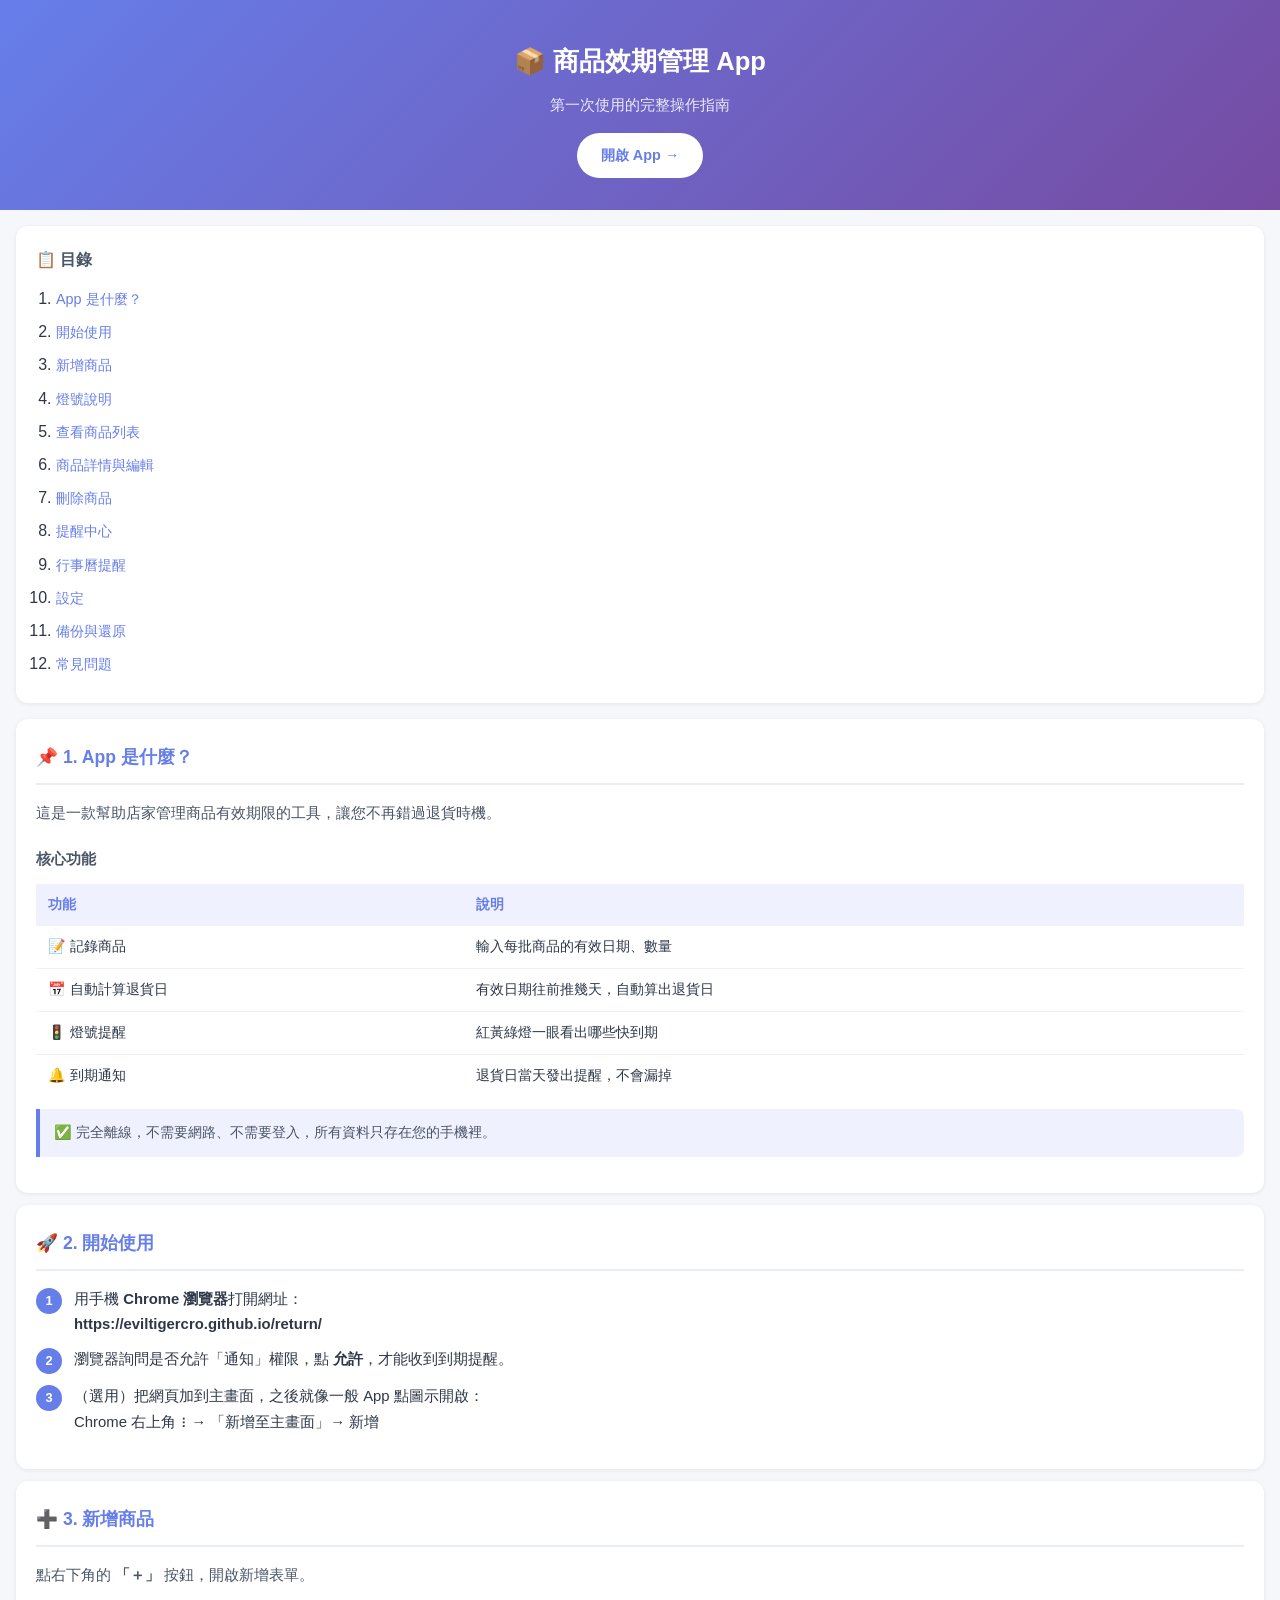
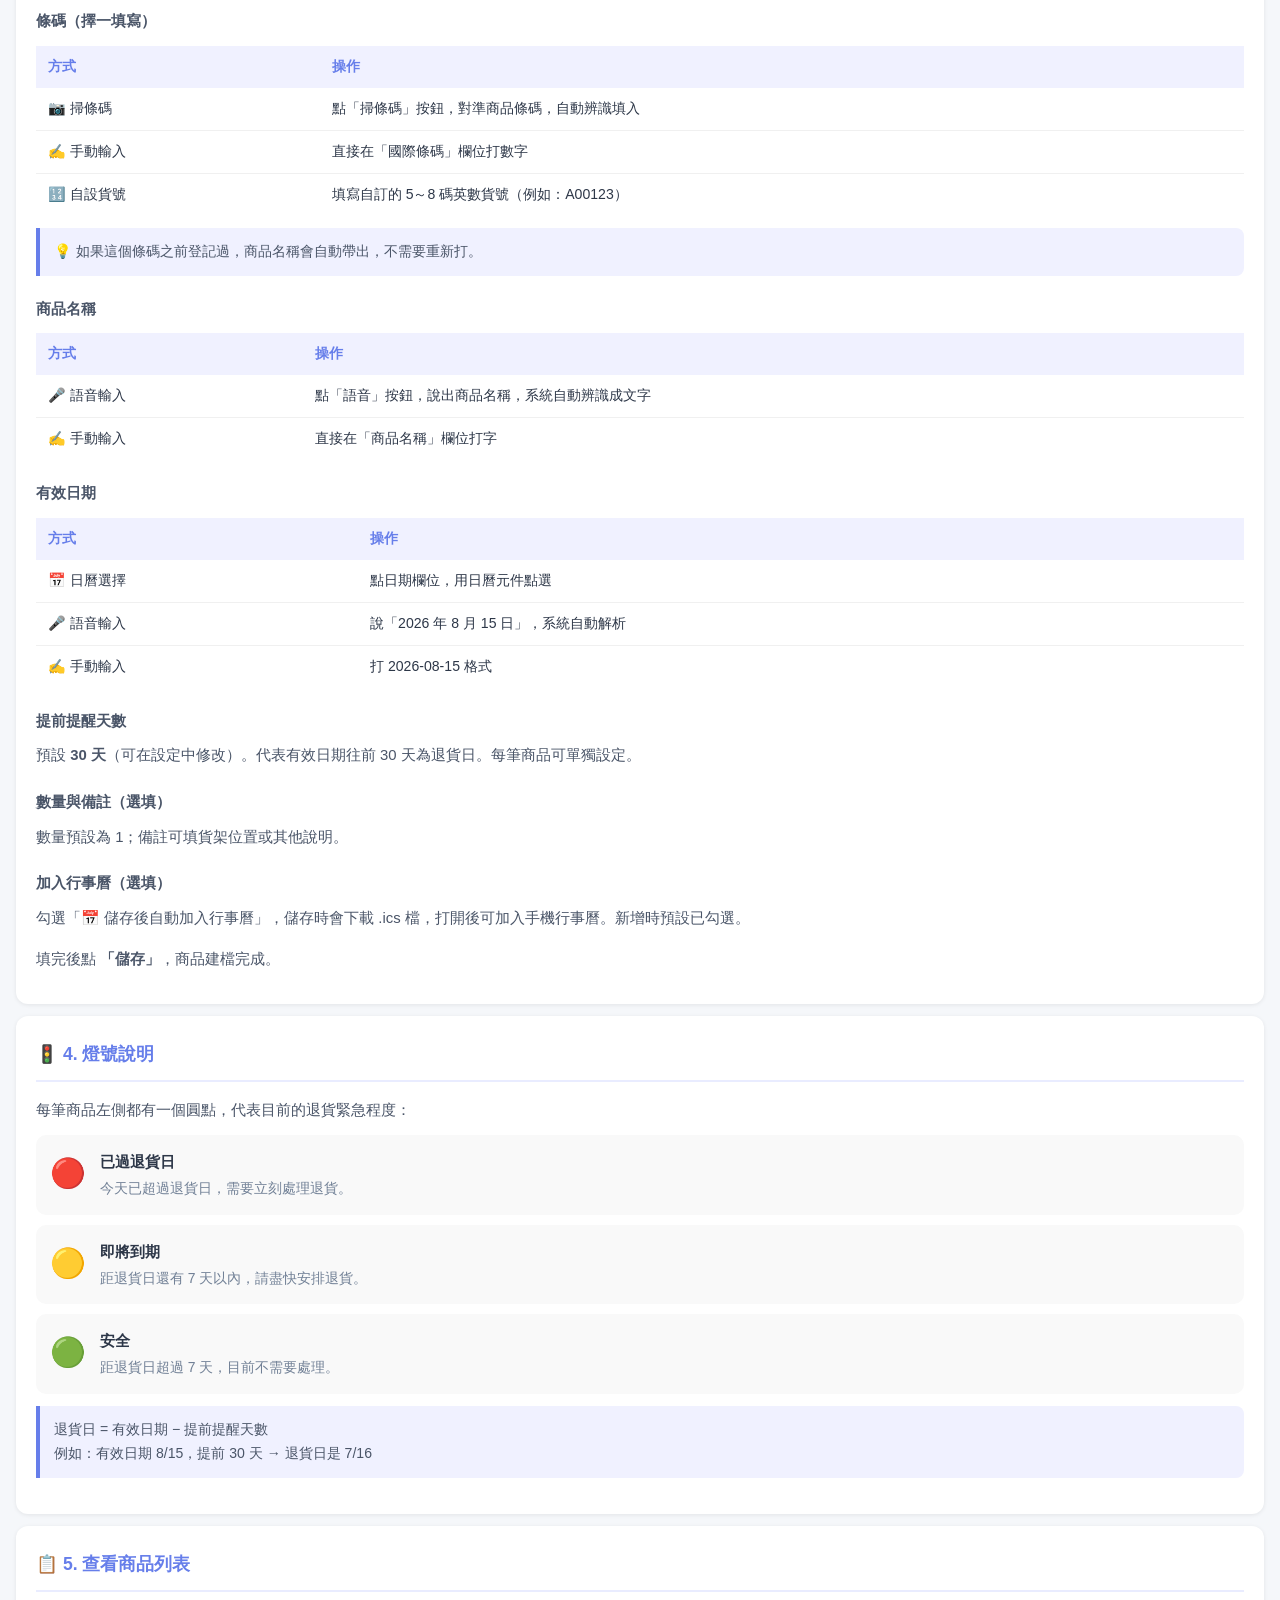
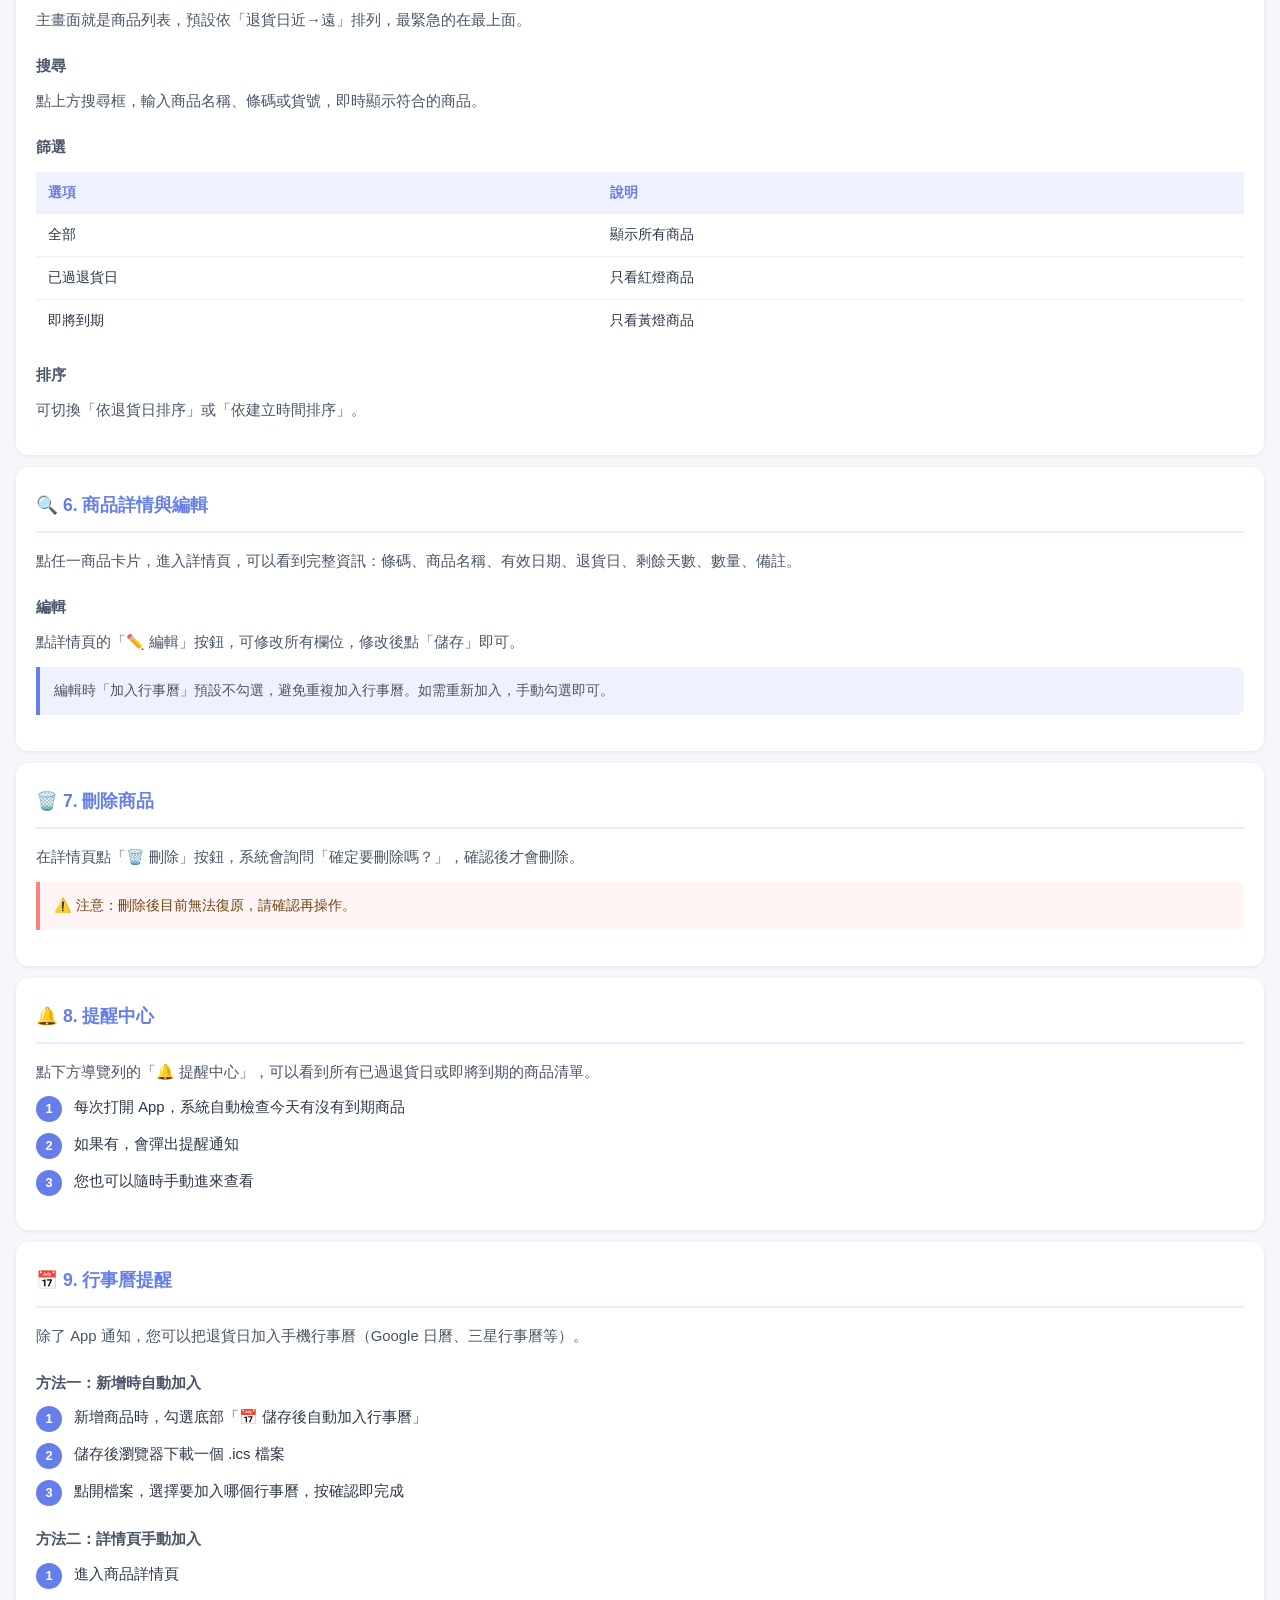
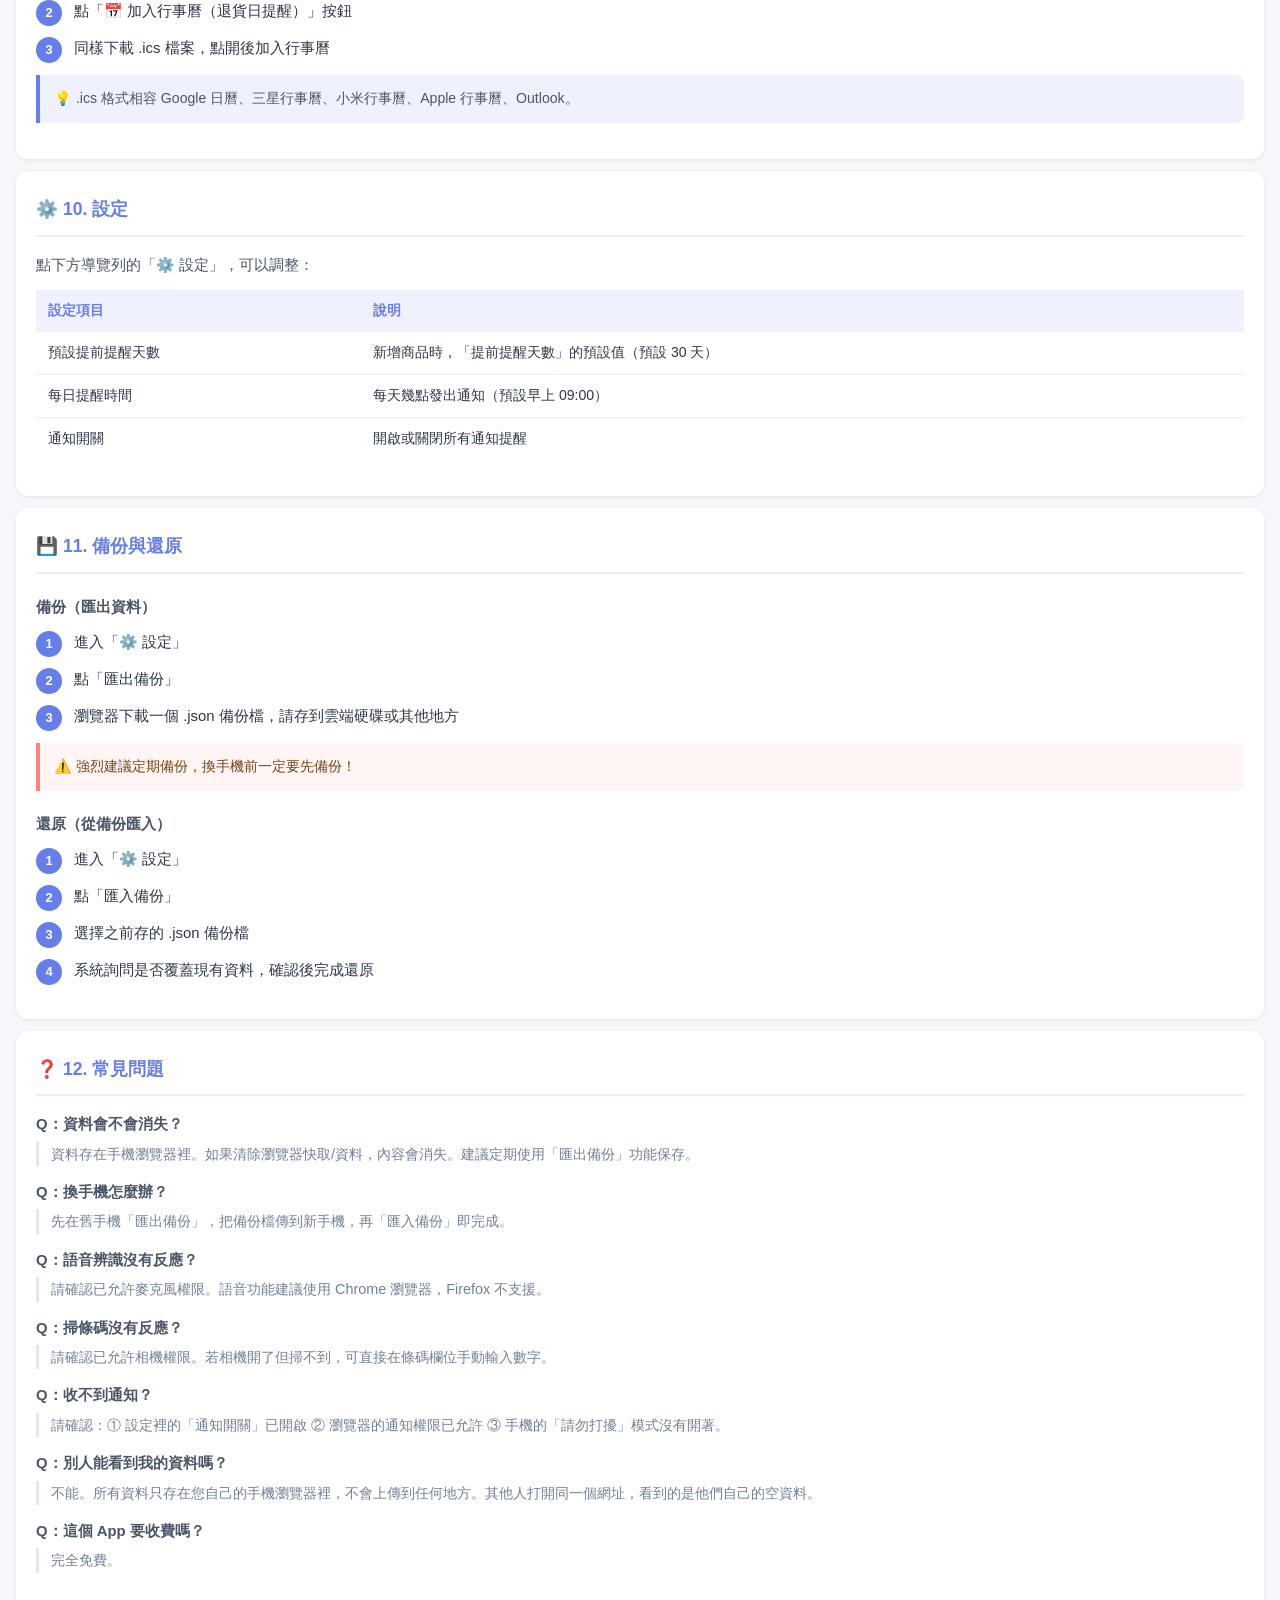
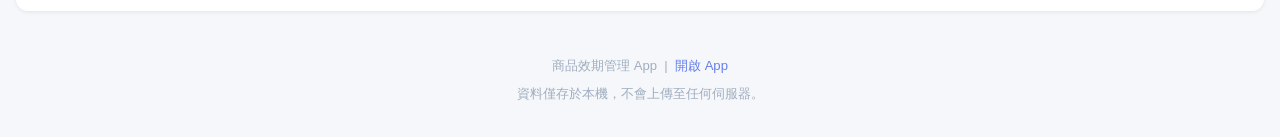
==== guide.html @ 88873075 "新增操作指南 HTML 頁面與 Markdown 文件 Co-Authored-By: Claude Sonnet 4.6 <noreply@anthropic.com>" ====
<!DOCTYPE html>
<html lang="zh-TW">
<head>
  <meta charset="UTF-8">
  <meta name="viewport" content="width=device-width, initial-scale=1.0">
  <title>商品效期管理 App — 操作指南</title>
  <style>
    * { box-sizing: border-box; margin: 0; padding: 0; }

    body {
      font-family: -apple-system, BlinkMacSystemFont, "Segoe UI", "Noto Sans TC", sans-serif;
      background: #f5f7fa;
      color: #2d3748;
      line-height: 1.7;
    }

    /* 頂部標題區 */
    .hero {
      background: linear-gradient(135deg, #667eea 0%, #764ba2 100%);
      color: white;
      padding: 40px 20px 32px;
      text-align: center;
    }
    .hero h1 { font-size: 1.6rem; font-weight: 700; margin-bottom: 8px; }
    .hero p  { font-size: 0.95rem; opacity: 0.88; }
    .hero .app-link {
      display: inline-block;
      margin-top: 16px;
      padding: 10px 24px;
      background: white;
      color: #667eea;
      border-radius: 24px;
      font-weight: 700;
      font-size: 0.9rem;
      text-decoration: none;
    }

    /* 目錄 */
    .toc {
      background: white;
      margin: 16px;
      border-radius: 12px;
      padding: 20px;
      box-shadow: 0 1px 4px rgba(0,0,0,0.08);
    }
    .toc h2 { font-size: 1rem; margin-bottom: 12px; color: #4a5568; }
    .toc ol  { padding-left: 20px; }
    .toc li  { margin: 6px 0; }
    .toc a   { color: #667eea; text-decoration: none; font-size: 0.9rem; }
    .toc a:hover { text-decoration: underline; }

    /* 章節 */
    .section {
      background: white;
      margin: 12px 16px;
      border-radius: 12px;
      padding: 24px 20px;
      box-shadow: 0 1px 4px rgba(0,0,0,0.08);
    }
    .section h2 {
      font-size: 1.1rem;
      font-weight: 700;
      color: #667eea;
      margin-bottom: 16px;
      padding-bottom: 10px;
      border-bottom: 2px solid #e9ecff;
      display: flex;
      align-items: center;
      gap: 8px;
    }
    .section h3 {
      font-size: 0.95rem;
      font-weight: 700;
      color: #4a5568;
      margin: 20px 0 10px;
    }
    .section p  { font-size: 0.93rem; margin: 8px 0; color: #4a5568; }

    /* 表格 */
    table {
      width: 100%;
      border-collapse: collapse;
      font-size: 0.88rem;
      margin: 12px 0;
    }
    th {
      background: #f0f1ff;
      color: #667eea;
      padding: 9px 12px;
      text-align: left;
      font-weight: 700;
    }
    td { padding: 9px 12px; border-bottom: 1px solid #f0f0f0; vertical-align: top; }
    tr:last-child td { border-bottom: none; }

    /* 步驟列表 */
    .steps { padding-left: 0; list-style: none; }
    .steps li {
      display: flex;
      gap: 12px;
      margin: 10px 0;
      font-size: 0.93rem;
    }
    .steps li .num {
      flex-shrink: 0;
      width: 26px;
      height: 26px;
      background: #667eea;
      color: white;
      border-radius: 50%;
      display: flex;
      align-items: center;
      justify-content: center;
      font-size: 0.8rem;
      font-weight: 700;
      margin-top: 1px;
    }

    /* 提示框 */
    .tip {
      background: #f0f1ff;
      border-left: 4px solid #667eea;
      border-radius: 0 8px 8px 0;
      padding: 12px 14px;
      font-size: 0.88rem;
      color: #4a5568;
      margin: 12px 0;
    }
    .warn {
      background: #fff5f5;
      border-left: 4px solid #fc8181;
      border-radius: 0 8px 8px 0;
      padding: 12px 14px;
      font-size: 0.88rem;
      color: #744210;
      margin: 12px 0;
    }

    /* 燈號卡片 */
    .lights { display: flex; flex-direction: column; gap: 10px; margin: 12px 0; }
    .light-card {
      display: flex;
      align-items: flex-start;
      gap: 14px;
      background: #f9f9f9;
      border-radius: 10px;
      padding: 14px;
    }
    .light-dot { font-size: 1.8rem; flex-shrink: 0; }
    .light-card .title { font-weight: 700; font-size: 0.95rem; margin-bottom: 2px; }
    .light-card .desc  { font-size: 0.87rem; color: #718096; }

    /* FAQ */
    .faq-item { margin: 14px 0; }
    .faq-q { font-weight: 700; font-size: 0.93rem; color: #4a5568; margin-bottom: 4px; }
    .faq-a { font-size: 0.9rem; color: #718096; padding-left: 12px; border-left: 3px solid #e2e8f0; }

    /* 頁尾 */
    footer {
      text-align: center;
      padding: 32px 20px;
      font-size: 0.82rem;
      color: #a0aec0;
    }
    footer a { color: #667eea; text-decoration: none; }
  </style>
</head>
<body>

<!-- 頂部標題 -->
<div class="hero">
  <h1>📦 商品效期管理 App</h1>
  <p>第一次使用的完整操作指南</p>
  <a class="app-link" href="https://eviltigercro.github.io/return/" target="_blank">開啟 App →</a>
</div>

<!-- 目錄 -->
<div class="toc">
  <h2>📋 目錄</h2>
  <ol>
    <li><a href="#s1">App 是什麼？</a></li>
    <li><a href="#s2">開始使用</a></li>
    <li><a href="#s3">新增商品</a></li>
    <li><a href="#s4">燈號說明</a></li>
    <li><a href="#s5">查看商品列表</a></li>
    <li><a href="#s6">商品詳情與編輯</a></li>
    <li><a href="#s7">刪除商品</a></li>
    <li><a href="#s8">提醒中心</a></li>
    <li><a href="#s9">行事曆提醒</a></li>
    <li><a href="#s10">設定</a></li>
    <li><a href="#s11">備份與還原</a></li>
    <li><a href="#s12">常見問題</a></li>
  </ol>
</div>

<!-- 1. App 是什麼 -->
<div class="section" id="s1">
  <h2>📌 1. App 是什麼？</h2>
  <p>這是一款幫助店家管理商品有效期限的工具，讓您不再錯過退貨時機。</p>
  <h3>核心功能</h3>
  <table>
    <tr><th>功能</th><th>說明</th></tr>
    <tr><td>📝 記錄商品</td><td>輸入每批商品的有效日期、數量</td></tr>
    <tr><td>📅 自動計算退貨日</td><td>有效日期往前推幾天，自動算出退貨日</td></tr>
    <tr><td>🚦 燈號提醒</td><td>紅黃綠燈一眼看出哪些快到期</td></tr>
    <tr><td>🔔 到期通知</td><td>退貨日當天發出提醒，不會漏掉</td></tr>
  </table>
  <div class="tip">✅ 完全離線，不需要網路、不需要登入，所有資料只存在您的手機裡。</div>
</div>

<!-- 2. 開始使用 -->
<div class="section" id="s2">
  <h2>🚀 2. 開始使用</h2>
  <ul class="steps">
    <li><span class="num">1</span><div>用手機 <strong>Chrome 瀏覽器</strong>打開網址：<br><strong>https://eviltigercro.github.io/return/</strong></div></li>
    <li><span class="num">2</span><div>瀏覽器詢問是否允許「通知」權限，點 <strong>允許</strong>，才能收到到期提醒。</div></li>
    <li><span class="num">3</span><div>（選用）把網頁加到主畫面，之後就像一般 App 點圖示開啟：<br>Chrome 右上角 ⋮ → 「新增至主畫面」→ 新增</div></li>
  </ul>
</div>

<!-- 3. 新增商品 -->
<div class="section" id="s3">
  <h2>➕ 3. 新增商品</h2>
  <p>點右下角的 <strong>「＋」</strong> 按鈕，開啟新增表單。</p>

  <h3>條碼（擇一填寫）</h3>
  <table>
    <tr><th>方式</th><th>操作</th></tr>
    <tr><td>📷 掃條碼</td><td>點「掃條碼」按鈕，對準商品條碼，自動辨識填入</td></tr>
    <tr><td>✍️ 手動輸入</td><td>直接在「國際條碼」欄位打數字</td></tr>
    <tr><td>🔢 自設貨號</td><td>填寫自訂的 5～8 碼英數貨號（例如：A00123）</td></tr>
  </table>
  <div class="tip">💡 如果這個條碼之前登記過，商品名稱會自動帶出，不需要重新打。</div>

  <h3>商品名稱</h3>
  <table>
    <tr><th>方式</th><th>操作</th></tr>
    <tr><td>🎤 語音輸入</td><td>點「語音」按鈕，說出商品名稱，系統自動辨識成文字</td></tr>
    <tr><td>✍️ 手動輸入</td><td>直接在「商品名稱」欄位打字</td></tr>
  </table>

  <h3>有效日期</h3>
  <table>
    <tr><th>方式</th><th>操作</th></tr>
    <tr><td>📅 日曆選擇</td><td>點日期欄位，用日曆元件點選</td></tr>
    <tr><td>🎤 語音輸入</td><td>說「2026 年 8 月 15 日」，系統自動解析</td></tr>
    <tr><td>✍️ 手動輸入</td><td>打 2026-08-15 格式</td></tr>
  </table>

  <h3>提前提醒天數</h3>
  <p>預設 <strong>30 天</strong>（可在設定中修改）。代表有效日期往前 30 天為退貨日。每筆商品可單獨設定。</p>

  <h3>數量與備註（選填）</h3>
  <p>數量預設為 1；備註可填貨架位置或其他說明。</p>

  <h3>加入行事曆（選填）</h3>
  <p>勾選「📅 儲存後自動加入行事曆」，儲存時會下載 .ics 檔，打開後可加入手機行事曆。新增時預設已勾選。</p>

  <p style="margin-top:16px;">填完後點 <strong>「儲存」</strong>，商品建檔完成。</p>
</div>

<!-- 4. 燈號說明 -->
<div class="section" id="s4">
  <h2>🚦 4. 燈號說明</h2>
  <p>每筆商品左側都有一個圓點，代表目前的退貨緊急程度：</p>
  <div class="lights">
    <div class="light-card">
      <div class="light-dot">🔴</div>
      <div>
        <div class="title">已過退貨日</div>
        <div class="desc">今天已超過退貨日，需要立刻處理退貨。</div>
      </div>
    </div>
    <div class="light-card">
      <div class="light-dot">🟡</div>
      <div>
        <div class="title">即將到期</div>
        <div class="desc">距退貨日還有 7 天以內，請盡快安排退貨。</div>
      </div>
    </div>
    <div class="light-card">
      <div class="light-dot">🟢</div>
      <div>
        <div class="title">安全</div>
        <div class="desc">距退貨日超過 7 天，目前不需要處理。</div>
      </div>
    </div>
  </div>
  <div class="tip">退貨日 = 有效日期 − 提前提醒天數<br>例如：有效日期 8/15，提前 30 天 → 退貨日是 7/16</div>
</div>

<!-- 5. 查看商品列表 -->
<div class="section" id="s5">
  <h2>📋 5. 查看商品列表</h2>
  <p>主畫面就是商品列表，預設依「退貨日近→遠」排列，最緊急的在最上面。</p>

  <h3>搜尋</h3>
  <p>點上方搜尋框，輸入商品名稱、條碼或貨號，即時顯示符合的商品。</p>

  <h3>篩選</h3>
  <table>
    <tr><th>選項</th><th>說明</th></tr>
    <tr><td>全部</td><td>顯示所有商品</td></tr>
    <tr><td>已過退貨日</td><td>只看紅燈商品</td></tr>
    <tr><td>即將到期</td><td>只看黃燈商品</td></tr>
  </table>

  <h3>排序</h3>
  <p>可切換「依退貨日排序」或「依建立時間排序」。</p>
</div>

<!-- 6. 商品詳情與編輯 -->
<div class="section" id="s6">
  <h2>🔍 6. 商品詳情與編輯</h2>
  <p>點任一商品卡片，進入詳情頁，可以看到完整資訊：條碼、商品名稱、有效日期、退貨日、剩餘天數、數量、備註。</p>

  <h3>編輯</h3>
  <p>點詳情頁的「✏️ 編輯」按鈕，可修改所有欄位，修改後點「儲存」即可。</p>
  <div class="tip">編輯時「加入行事曆」預設不勾選，避免重複加入行事曆。如需重新加入，手動勾選即可。</div>
</div>

<!-- 7. 刪除商品 -->
<div class="section" id="s7">
  <h2>🗑️ 7. 刪除商品</h2>
  <p>在詳情頁點「🗑️ 刪除」按鈕，系統會詢問「確定要刪除嗎？」，確認後才會刪除。</p>
  <div class="warn">⚠️ 注意：刪除後目前無法復原，請確認再操作。</div>
</div>

<!-- 8. 提醒中心 -->
<div class="section" id="s8">
  <h2>🔔 8. 提醒中心</h2>
  <p>點下方導覽列的「🔔 提醒中心」，可以看到所有已過退貨日或即將到期的商品清單。</p>
  <ul class="steps">
    <li><span class="num">1</span><div>每次打開 App，系統自動檢查今天有沒有到期商品</div></li>
    <li><span class="num">2</span><div>如果有，會彈出提醒通知</div></li>
    <li><span class="num">3</span><div>您也可以隨時手動進來查看</div></li>
  </ul>
</div>

<!-- 9. 行事曆提醒 -->
<div class="section" id="s9">
  <h2>📅 9. 行事曆提醒</h2>
  <p>除了 App 通知，您可以把退貨日加入手機行事曆（Google 日曆、三星行事曆等）。</p>

  <h3>方法一：新增時自動加入</h3>
  <ul class="steps">
    <li><span class="num">1</span><div>新增商品時，勾選底部「📅 儲存後自動加入行事曆」</div></li>
    <li><span class="num">2</span><div>儲存後瀏覽器下載一個 .ics 檔案</div></li>
    <li><span class="num">3</span><div>點開檔案，選擇要加入哪個行事曆，按確認即完成</div></li>
  </ul>

  <h3>方法二：詳情頁手動加入</h3>
  <ul class="steps">
    <li><span class="num">1</span><div>進入商品詳情頁</div></li>
    <li><span class="num">2</span><div>點「📅 加入行事曆（退貨日提醒）」按鈕</div></li>
    <li><span class="num">3</span><div>同樣下載 .ics 檔案，點開後加入行事曆</div></li>
  </ul>

  <div class="tip">💡 .ics 格式相容 Google 日曆、三星行事曆、小米行事曆、Apple 行事曆、Outlook。</div>
</div>

<!-- 10. 設定 -->
<div class="section" id="s10">
  <h2>⚙️ 10. 設定</h2>
  <p>點下方導覽列的「⚙️ 設定」，可以調整：</p>
  <table>
    <tr><th>設定項目</th><th>說明</th></tr>
    <tr><td>預設提前提醒天數</td><td>新增商品時，「提前提醒天數」的預設值（預設 30 天）</td></tr>
    <tr><td>每日提醒時間</td><td>每天幾點發出通知（預設早上 09:00）</td></tr>
    <tr><td>通知開關</td><td>開啟或關閉所有通知提醒</td></tr>
  </table>
</div>

<!-- 11. 備份與還原 -->
<div class="section" id="s11">
  <h2>💾 11. 備份與還原</h2>

  <h3>備份（匯出資料）</h3>
  <ul class="steps">
    <li><span class="num">1</span><div>進入「⚙️ 設定」</div></li>
    <li><span class="num">2</span><div>點「匯出備份」</div></li>
    <li><span class="num">3</span><div>瀏覽器下載一個 .json 備份檔，請存到雲端硬碟或其他地方</div></li>
  </ul>
  <div class="warn">⚠️ 強烈建議定期備份，換手機前一定要先備份！</div>

  <h3>還原（從備份匯入）</h3>
  <ul class="steps">
    <li><span class="num">1</span><div>進入「⚙️ 設定」</div></li>
    <li><span class="num">2</span><div>點「匯入備份」</div></li>
    <li><span class="num">3</span><div>選擇之前存的 .json 備份檔</div></li>
    <li><span class="num">4</span><div>系統詢問是否覆蓋現有資料，確認後完成還原</div></li>
  </ul>
</div>

<!-- 12. 常見問題 -->
<div class="section" id="s12">
  <h2>❓ 12. 常見問題</h2>

  <div class="faq-item">
    <div class="faq-q">Q：資料會不會消失？</div>
    <div class="faq-a">資料存在手機瀏覽器裡。如果清除瀏覽器快取/資料，內容會消失。建議定期使用「匯出備份」功能保存。</div>
  </div>

  <div class="faq-item">
    <div class="faq-q">Q：換手機怎麼辦？</div>
    <div class="faq-a">先在舊手機「匯出備份」，把備份檔傳到新手機，再「匯入備份」即完成。</div>
  </div>

  <div class="faq-item">
    <div class="faq-q">Q：語音辨識沒有反應？</div>
    <div class="faq-a">請確認已允許麥克風權限。語音功能建議使用 Chrome 瀏覽器，Firefox 不支援。</div>
  </div>

  <div class="faq-item">
    <div class="faq-q">Q：掃條碼沒有反應？</div>
    <div class="faq-a">請確認已允許相機權限。若相機開了但掃不到，可直接在條碼欄位手動輸入數字。</div>
  </div>

  <div class="faq-item">
    <div class="faq-q">Q：收不到通知？</div>
    <div class="faq-a">請確認：① 設定裡的「通知開關」已開啟 ② 瀏覽器的通知權限已允許 ③ 手機的「請勿打擾」模式沒有開著。</div>
  </div>

  <div class="faq-item">
    <div class="faq-q">Q：別人能看到我的資料嗎？</div>
    <div class="faq-a">不能。所有資料只存在您自己的手機瀏覽器裡，不會上傳到任何地方。其他人打開同一個網址，看到的是他們自己的空資料。</div>
  </div>

  <div class="faq-item">
    <div class="faq-q">Q：這個 App 要收費嗎？</div>
    <div class="faq-a">完全免費。</div>
  </div>
</div>

<footer>
  <p>商品效期管理 App &nbsp;|&nbsp; <a href="https://eviltigercro.github.io/return/" target="_blank">開啟 App</a></p>
  <p style="margin-top:6px;">資料僅存於本機，不會上傳至任何伺服器。</p>
</footer>

</body>
</html>
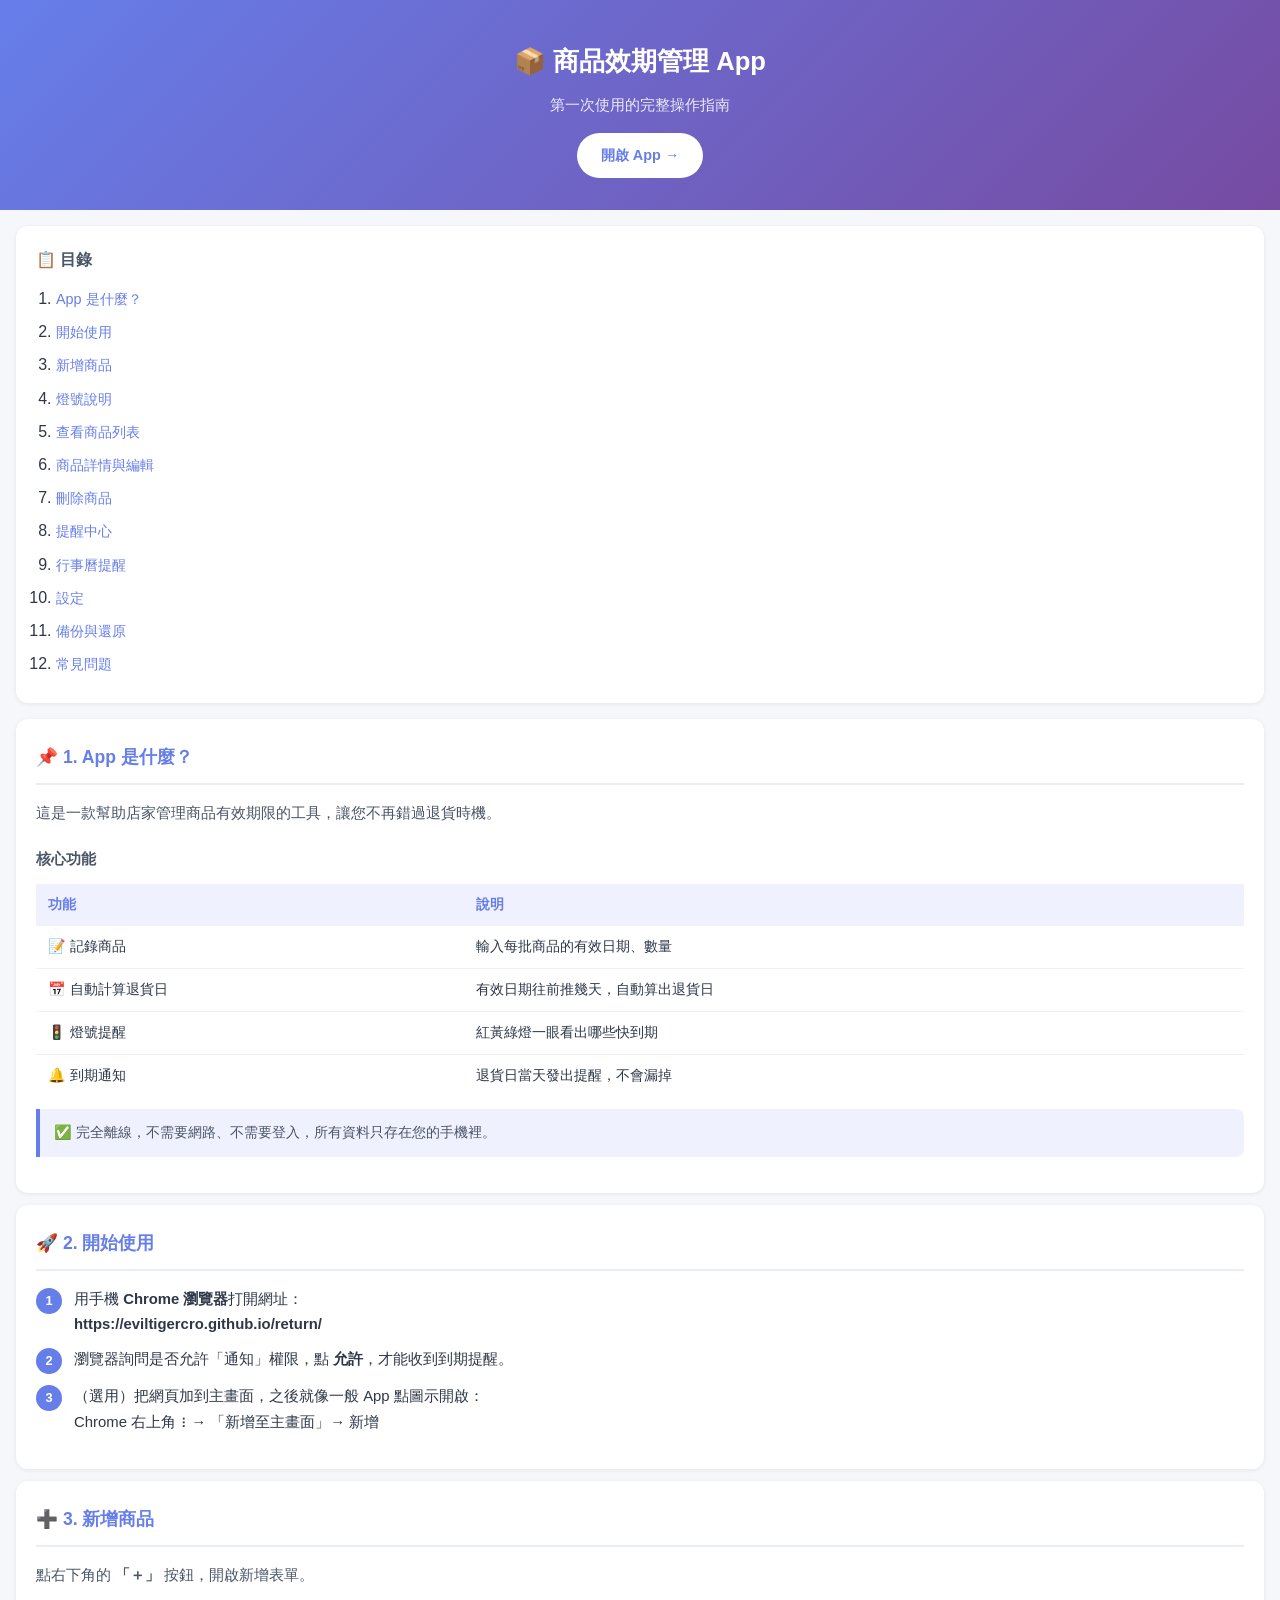
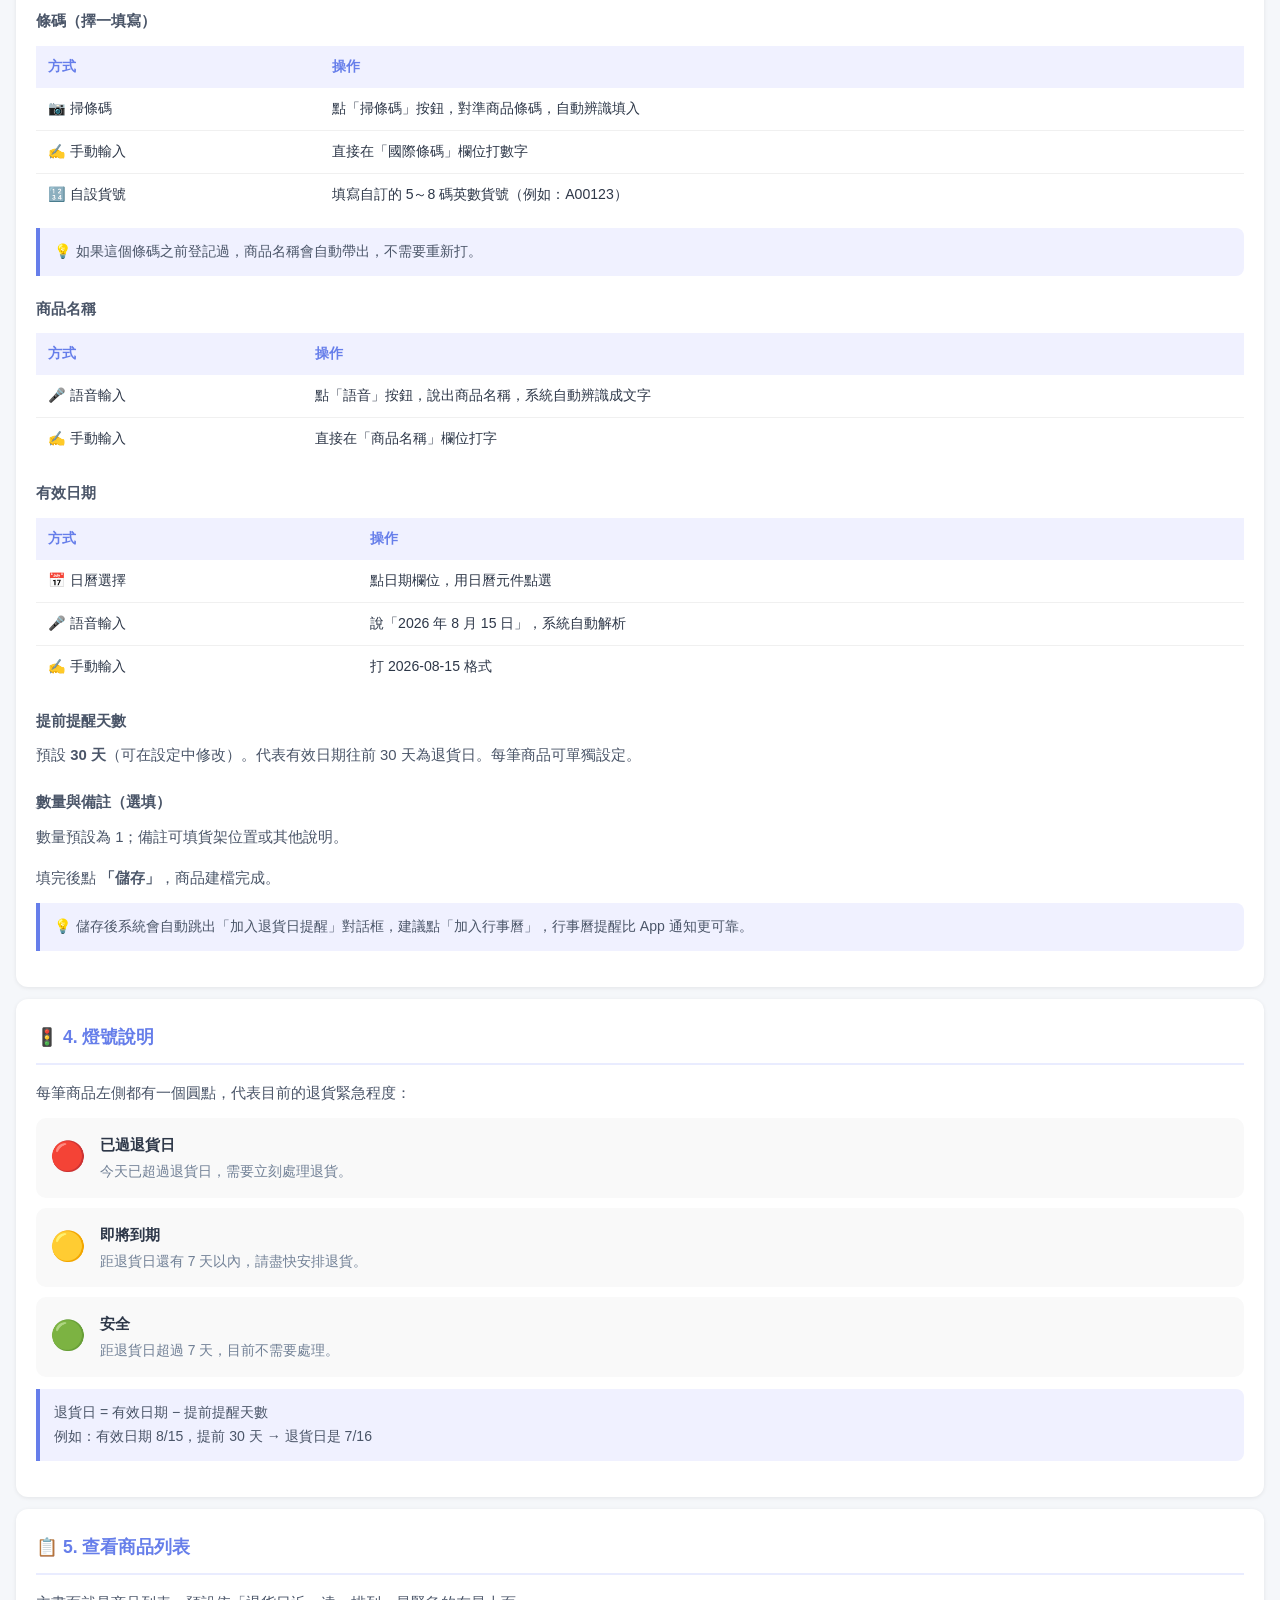
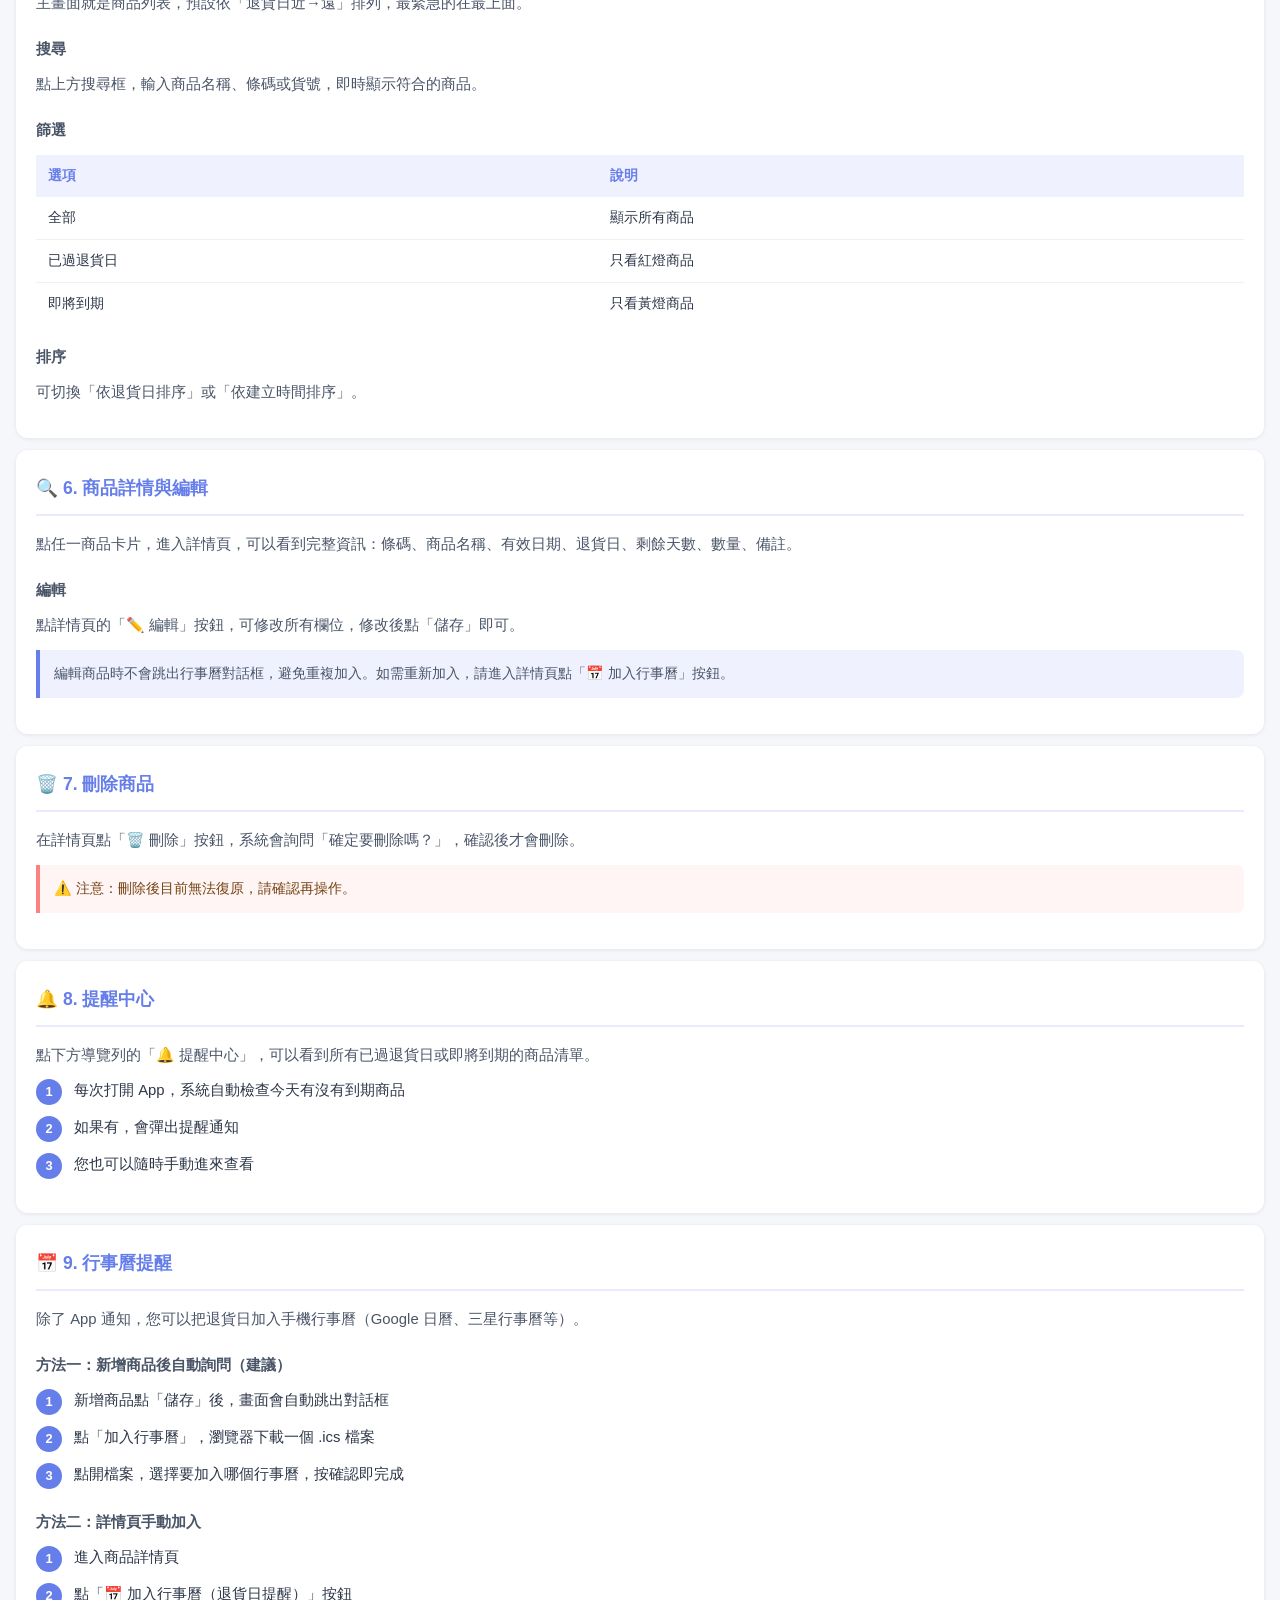
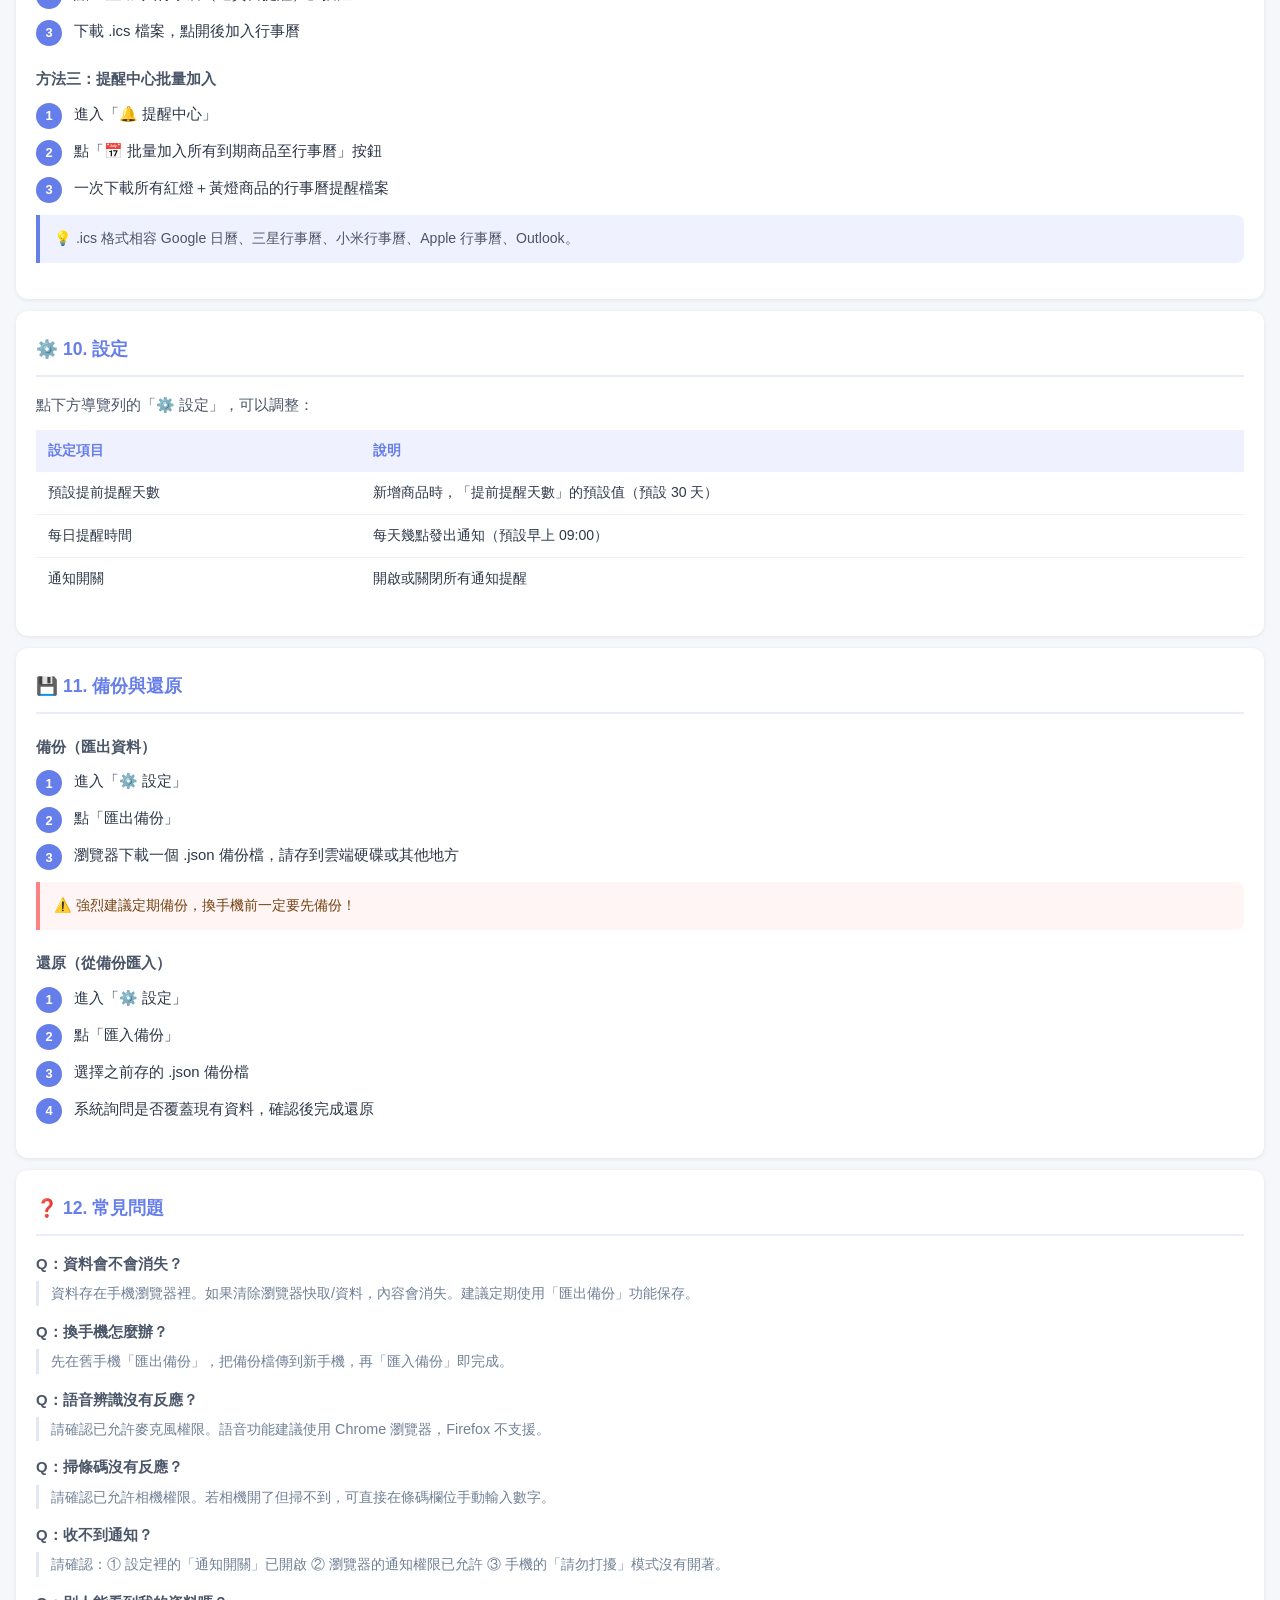
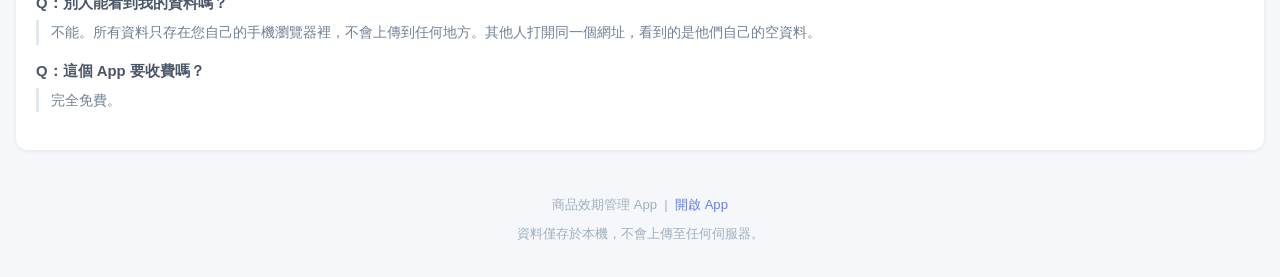
==== commit 323efaa4: "行事曆提醒強化：新增後彈窗詢問、批量加入、設定頁說明；更新操作指南；版本 1.3 Co-Authored-By: Claude Sonnet 4.6 <noreply@anthropic.com>" ====
--- a/guide.html
+++ b/guide.html
@@ -253,10 +253,8 @@
   <h3>數量與備註（選填）</h3>
   <p>數量預設為 1；備註可填貨架位置或其他說明。</p>
 
-  <h3>加入行事曆（選填）</h3>
-  <p>勾選「📅 儲存後自動加入行事曆」，儲存時會下載 .ics 檔，打開後可加入手機行事曆。新增時預設已勾選。</p>
-
   <p style="margin-top:16px;">填完後點 <strong>「儲存」</strong>，商品建檔完成。</p>
+  <div class="tip">💡 儲存後系統會自動跳出「加入退貨日提醒」對話框，建議點「加入行事曆」，行事曆提醒比 App 通知更可靠。</div>
 </div>
 
 <!-- 4. 燈號說明 -->
@@ -316,7 +314,7 @@
 
   <h3>編輯</h3>
   <p>點詳情頁的「✏️ 編輯」按鈕，可修改所有欄位，修改後點「儲存」即可。</p>
-  <div class="tip">編輯時「加入行事曆」預設不勾選，避免重複加入行事曆。如需重新加入，手動勾選即可。</div>
+  <div class="tip">編輯商品時不會跳出行事曆對話框，避免重複加入。如需重新加入，請進入詳情頁點「📅 加入行事曆」按鈕。</div>
 </div>
 
 <!-- 7. 刪除商品 -->
@@ -342,10 +340,10 @@
   <h2>📅 9. 行事曆提醒</h2>
   <p>除了 App 通知，您可以把退貨日加入手機行事曆（Google 日曆、三星行事曆等）。</p>
 
-  <h3>方法一：新增時自動加入</h3>
-  <ul class="steps">
-    <li><span class="num">1</span><div>新增商品時，勾選底部「📅 儲存後自動加入行事曆」</div></li>
-    <li><span class="num">2</span><div>儲存後瀏覽器下載一個 .ics 檔案</div></li>
+  <h3>方法一：新增商品後自動詢問（建議）</h3>
+  <ul class="steps">
+    <li><span class="num">1</span><div>新增商品點「儲存」後，畫面會自動跳出對話框</div></li>
+    <li><span class="num">2</span><div>點「加入行事曆」，瀏覽器下載一個 .ics 檔案</div></li>
     <li><span class="num">3</span><div>點開檔案，選擇要加入哪個行事曆，按確認即完成</div></li>
   </ul>
 
@@ -353,7 +351,14 @@
   <ul class="steps">
     <li><span class="num">1</span><div>進入商品詳情頁</div></li>
     <li><span class="num">2</span><div>點「📅 加入行事曆（退貨日提醒）」按鈕</div></li>
-    <li><span class="num">3</span><div>同樣下載 .ics 檔案，點開後加入行事曆</div></li>
+    <li><span class="num">3</span><div>下載 .ics 檔案，點開後加入行事曆</div></li>
+  </ul>
+
+  <h3>方法三：提醒中心批量加入</h3>
+  <ul class="steps">
+    <li><span class="num">1</span><div>進入「🔔 提醒中心」</div></li>
+    <li><span class="num">2</span><div>點「📅 批量加入所有到期商品至行事曆」按鈕</div></li>
+    <li><span class="num">3</span><div>一次下載所有紅燈＋黃燈商品的行事曆提醒檔案</div></li>
   </ul>
 
   <div class="tip">💡 .ics 格式相容 Google 日曆、三星行事曆、小米行事曆、Apple 行事曆、Outlook。</div>
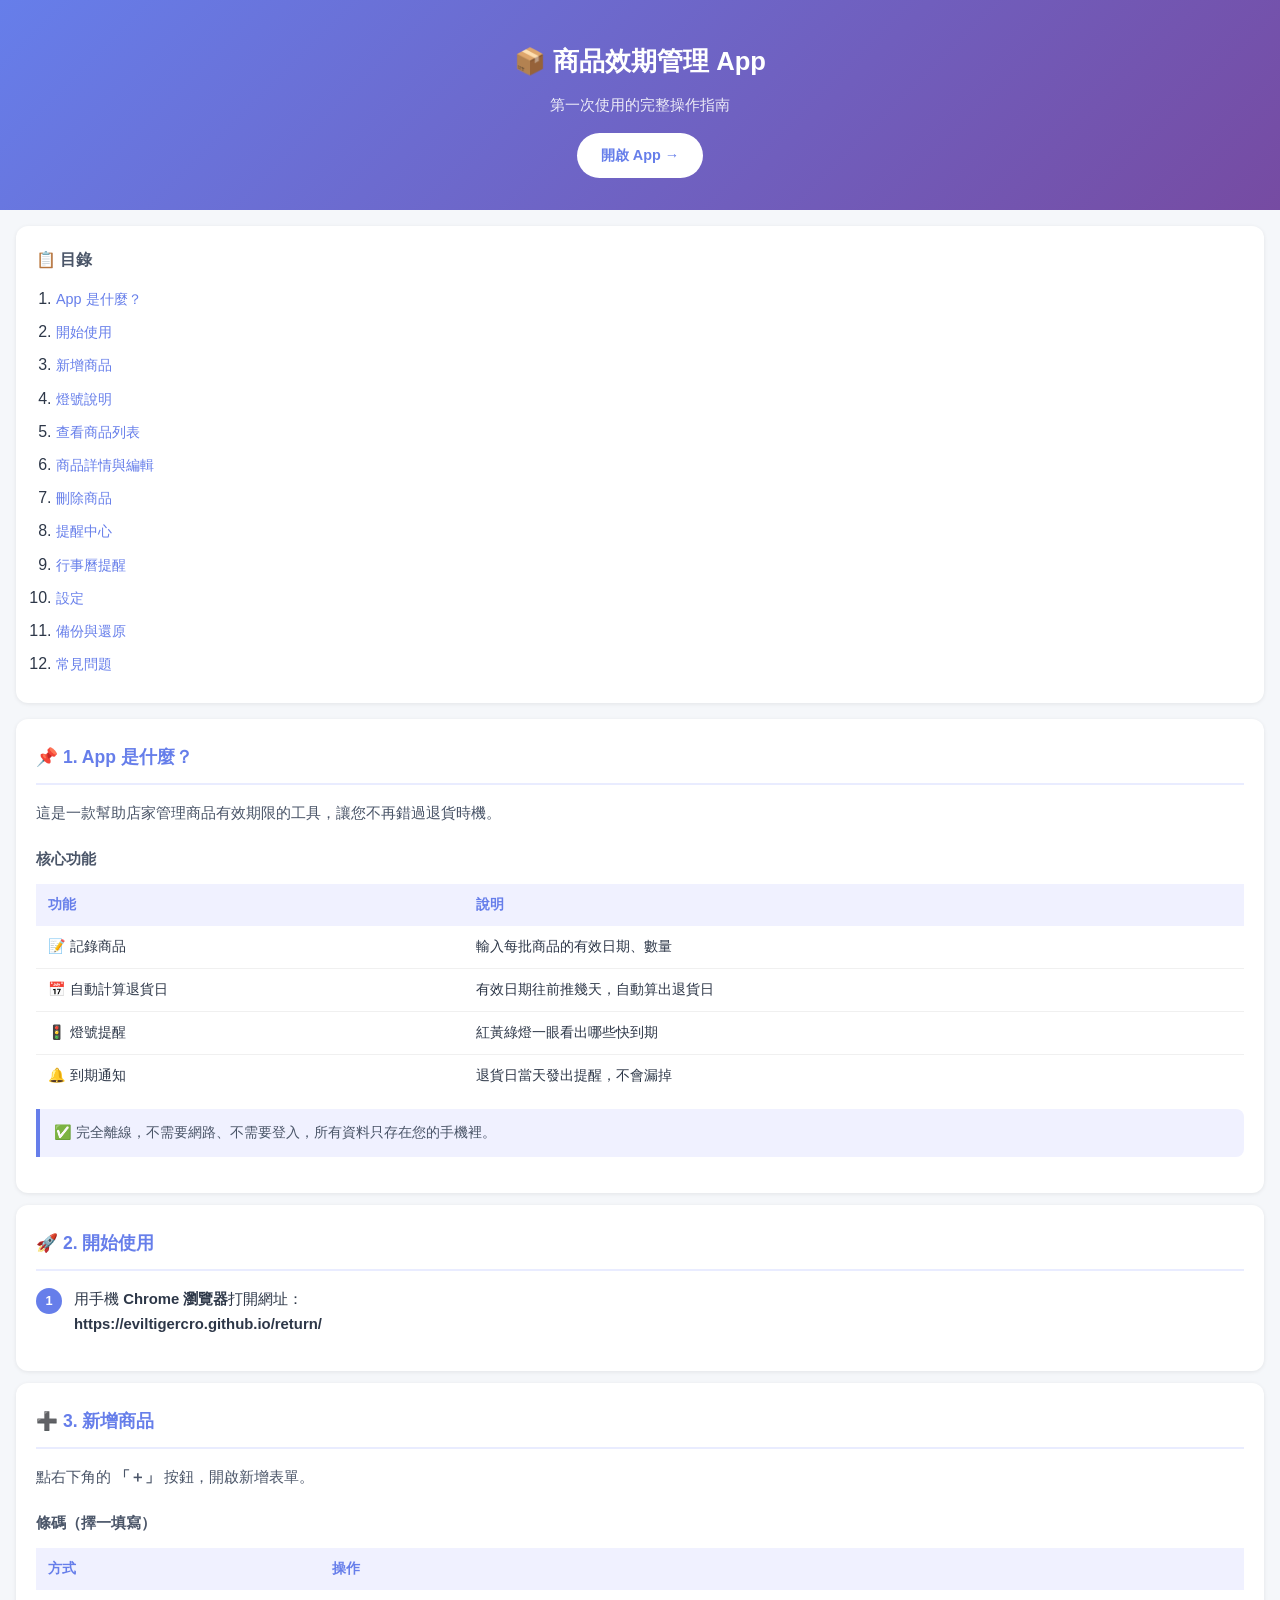
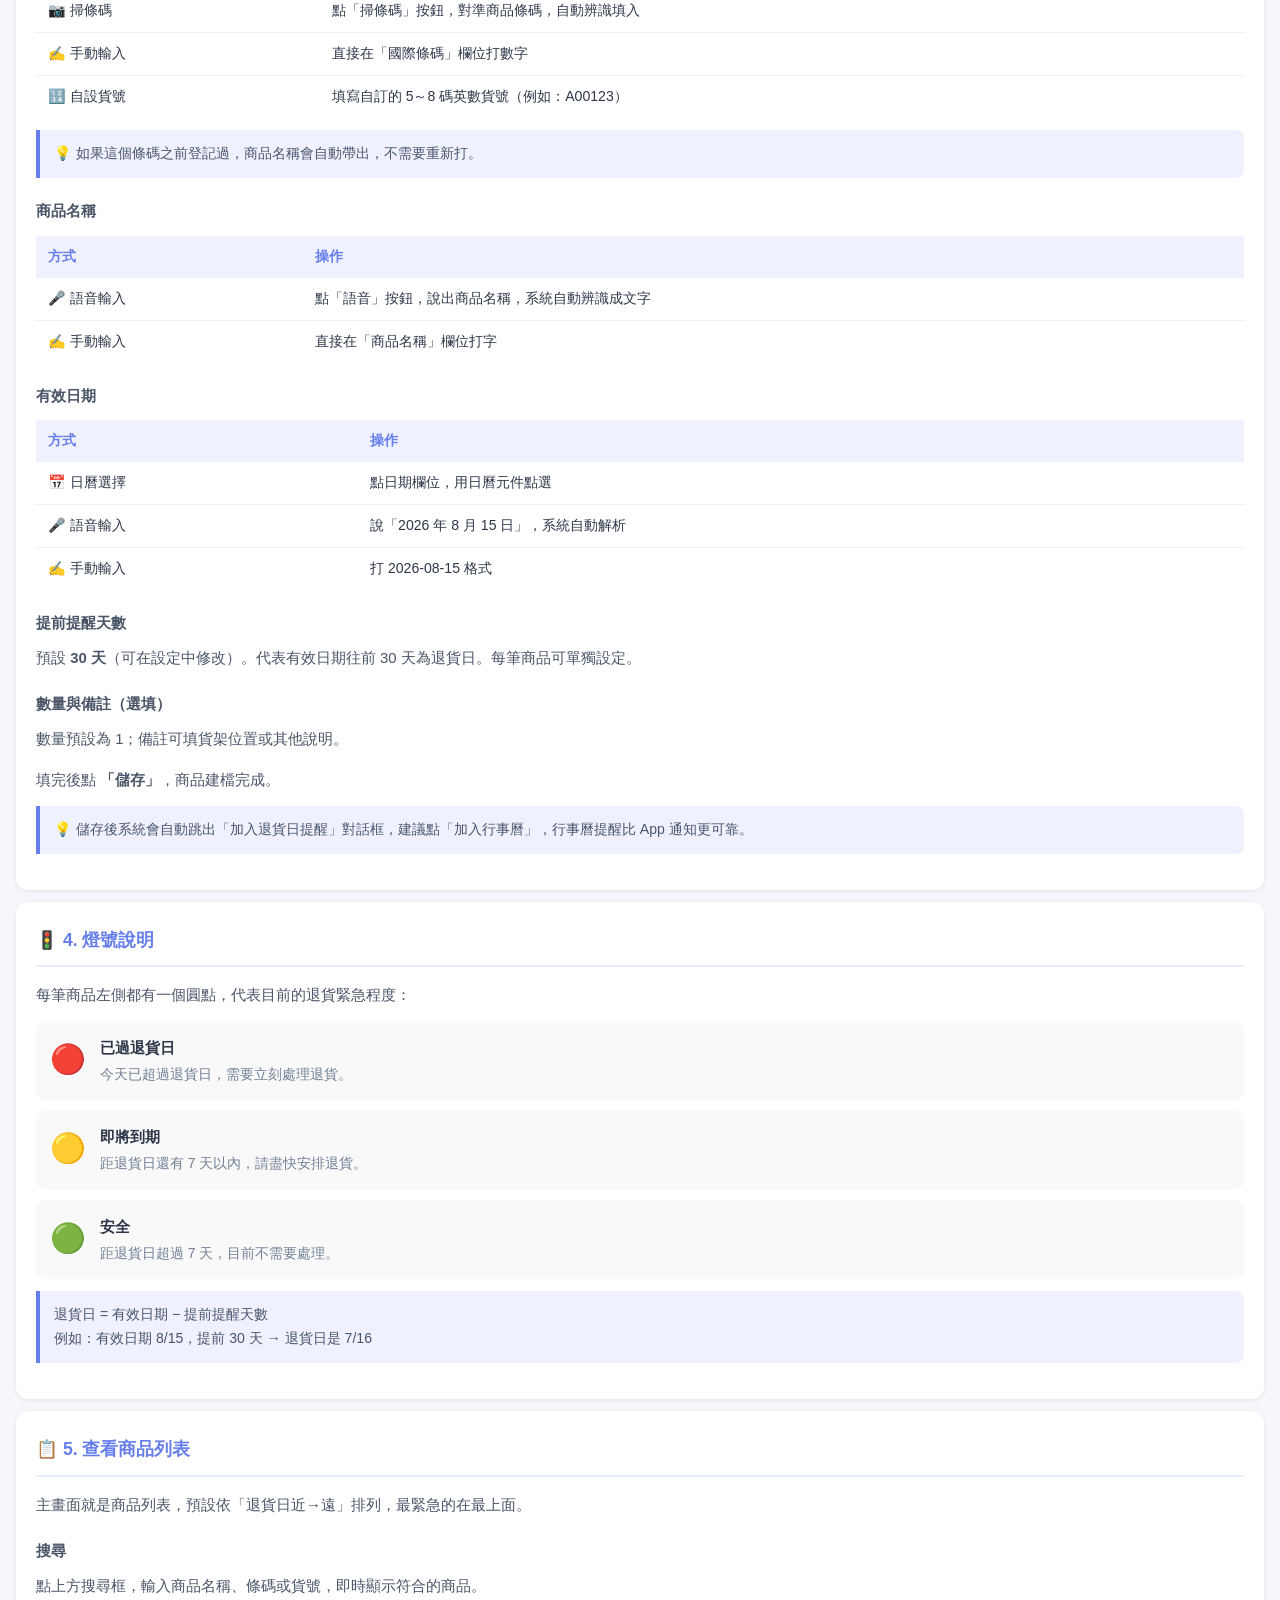
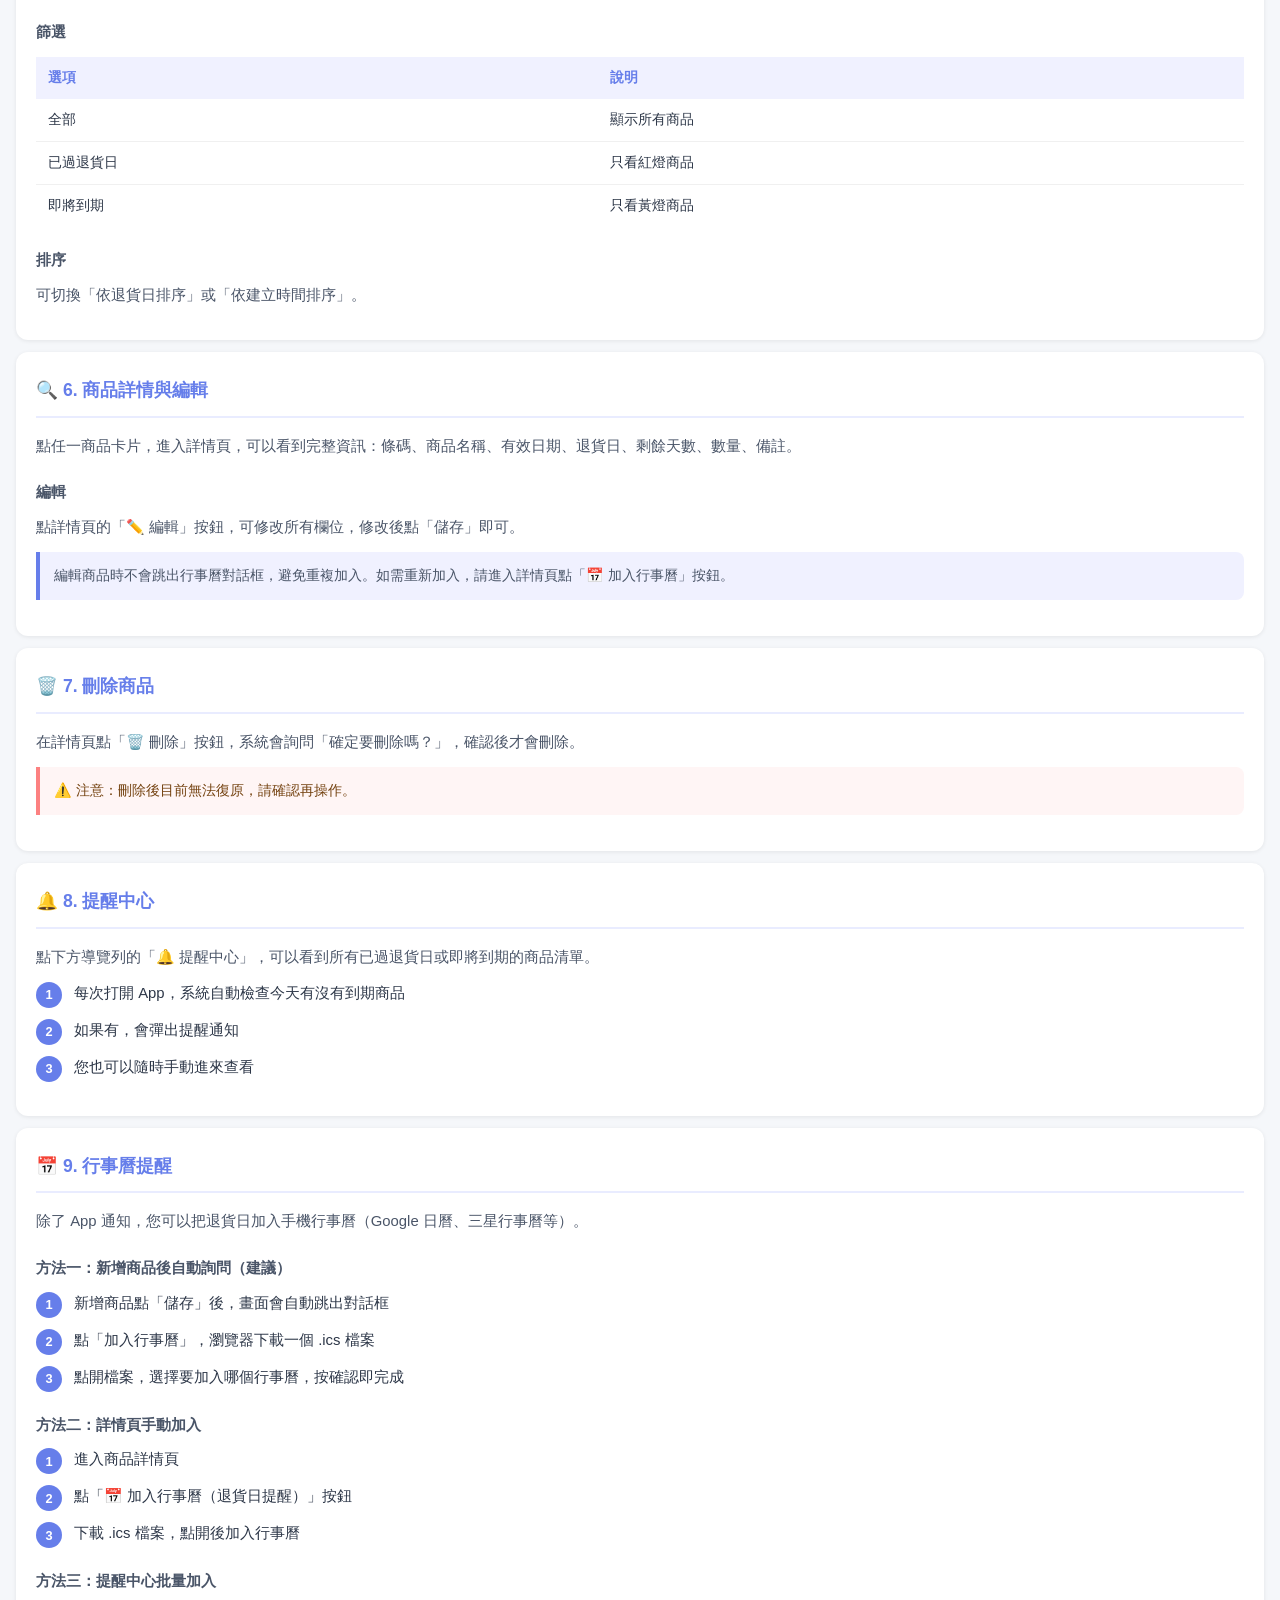
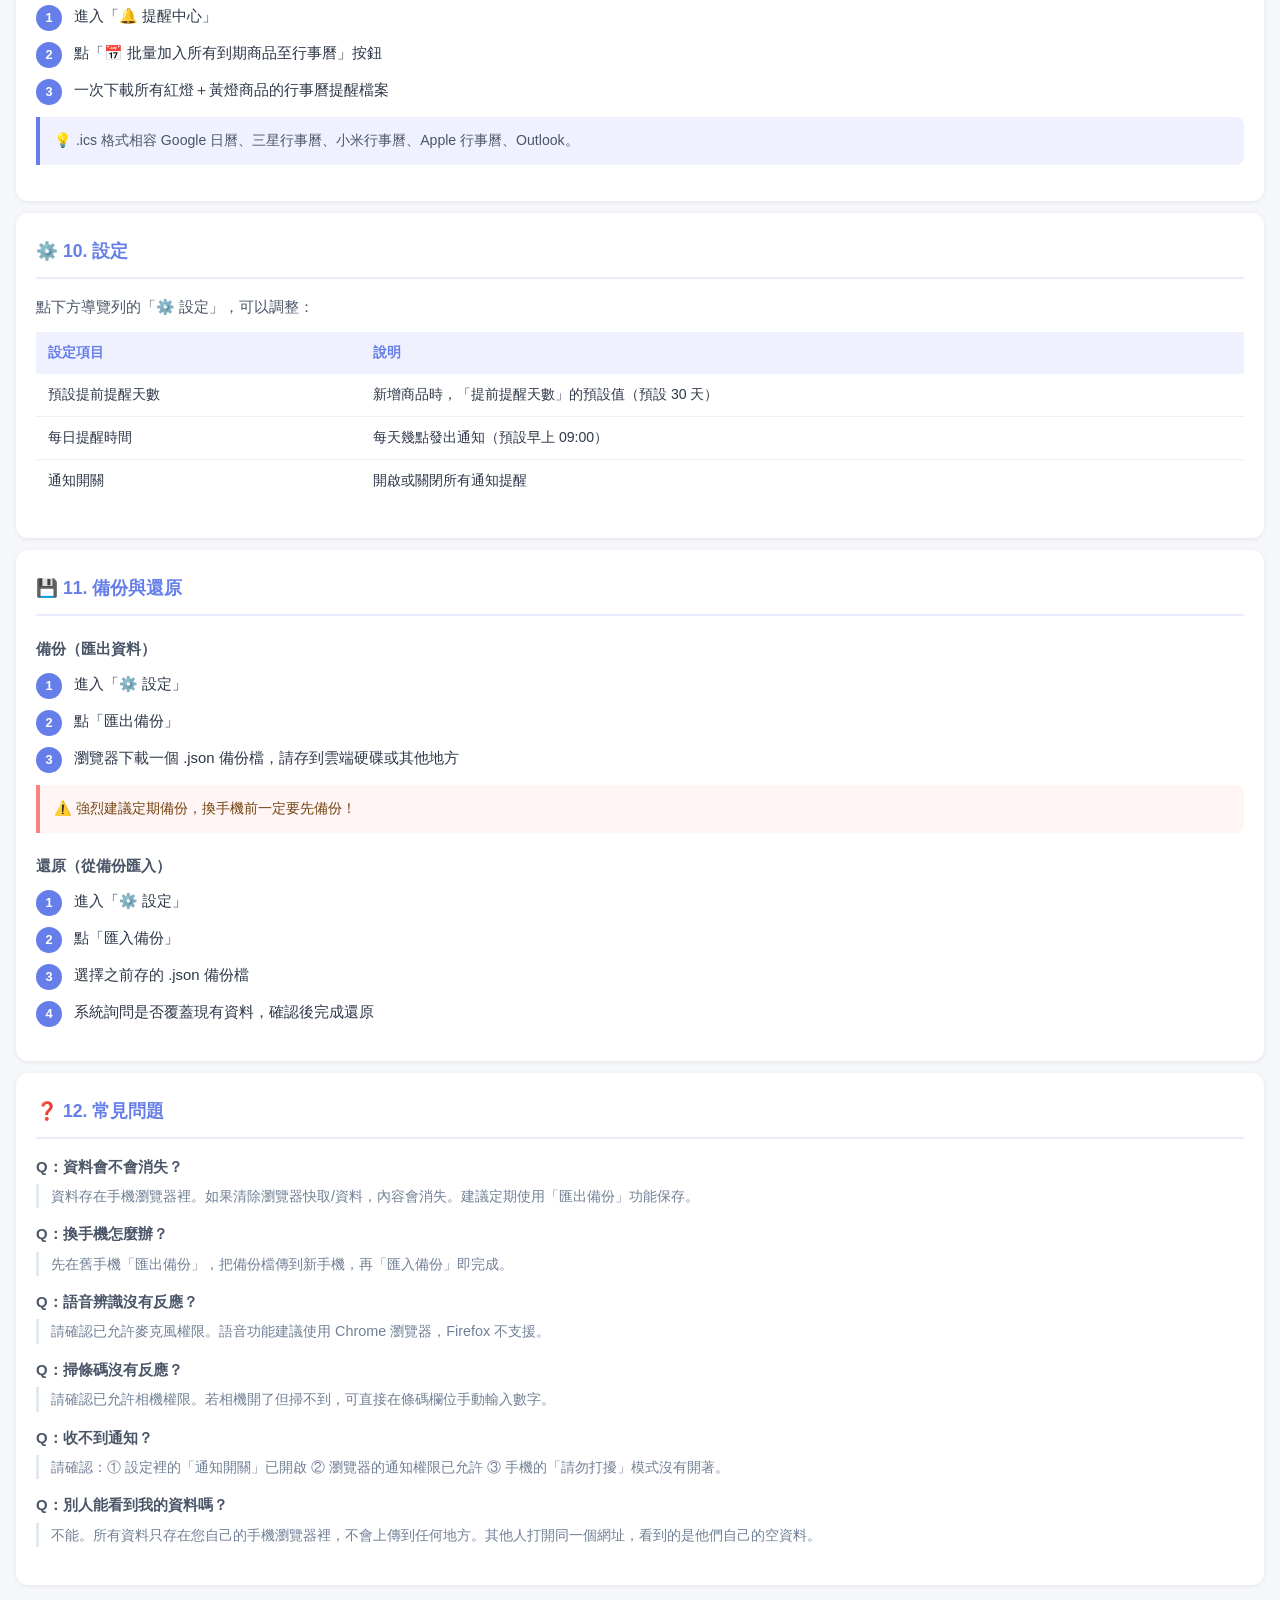
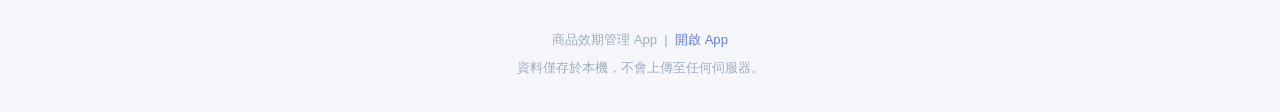
==== commit 1f020514: "修正五項測試回饋：行事曆分享、語音日期格式、刪除連動行事曆、指南更新；版本 1.4 Co-Authored-By: Claude Sonnet 4.6 <noreply@anthropic.com>" ====
--- a/guide.html
+++ b/guide.html
@@ -213,8 +213,6 @@
   <h2>🚀 2. 開始使用</h2>
   <ul class="steps">
     <li><span class="num">1</span><div>用手機 <strong>Chrome 瀏覽器</strong>打開網址：<br><strong>https://eviltigercro.github.io/return/</strong></div></li>
-    <li><span class="num">2</span><div>瀏覽器詢問是否允許「通知」權限，點 <strong>允許</strong>，才能收到到期提醒。</div></li>
-    <li><span class="num">3</span><div>（選用）把網頁加到主畫面，之後就像一般 App 點圖示開啟：<br>Chrome 右上角 ⋮ → 「新增至主畫面」→ 新增</div></li>
   </ul>
 </div>
 
@@ -431,10 +429,6 @@
     <div class="faq-a">不能。所有資料只存在您自己的手機瀏覽器裡，不會上傳到任何地方。其他人打開同一個網址，看到的是他們自己的空資料。</div>
   </div>
 
-  <div class="faq-item">
-    <div class="faq-q">Q：這個 App 要收費嗎？</div>
-    <div class="faq-a">完全免費。</div>
-  </div>
 </div>
 
 <footer>
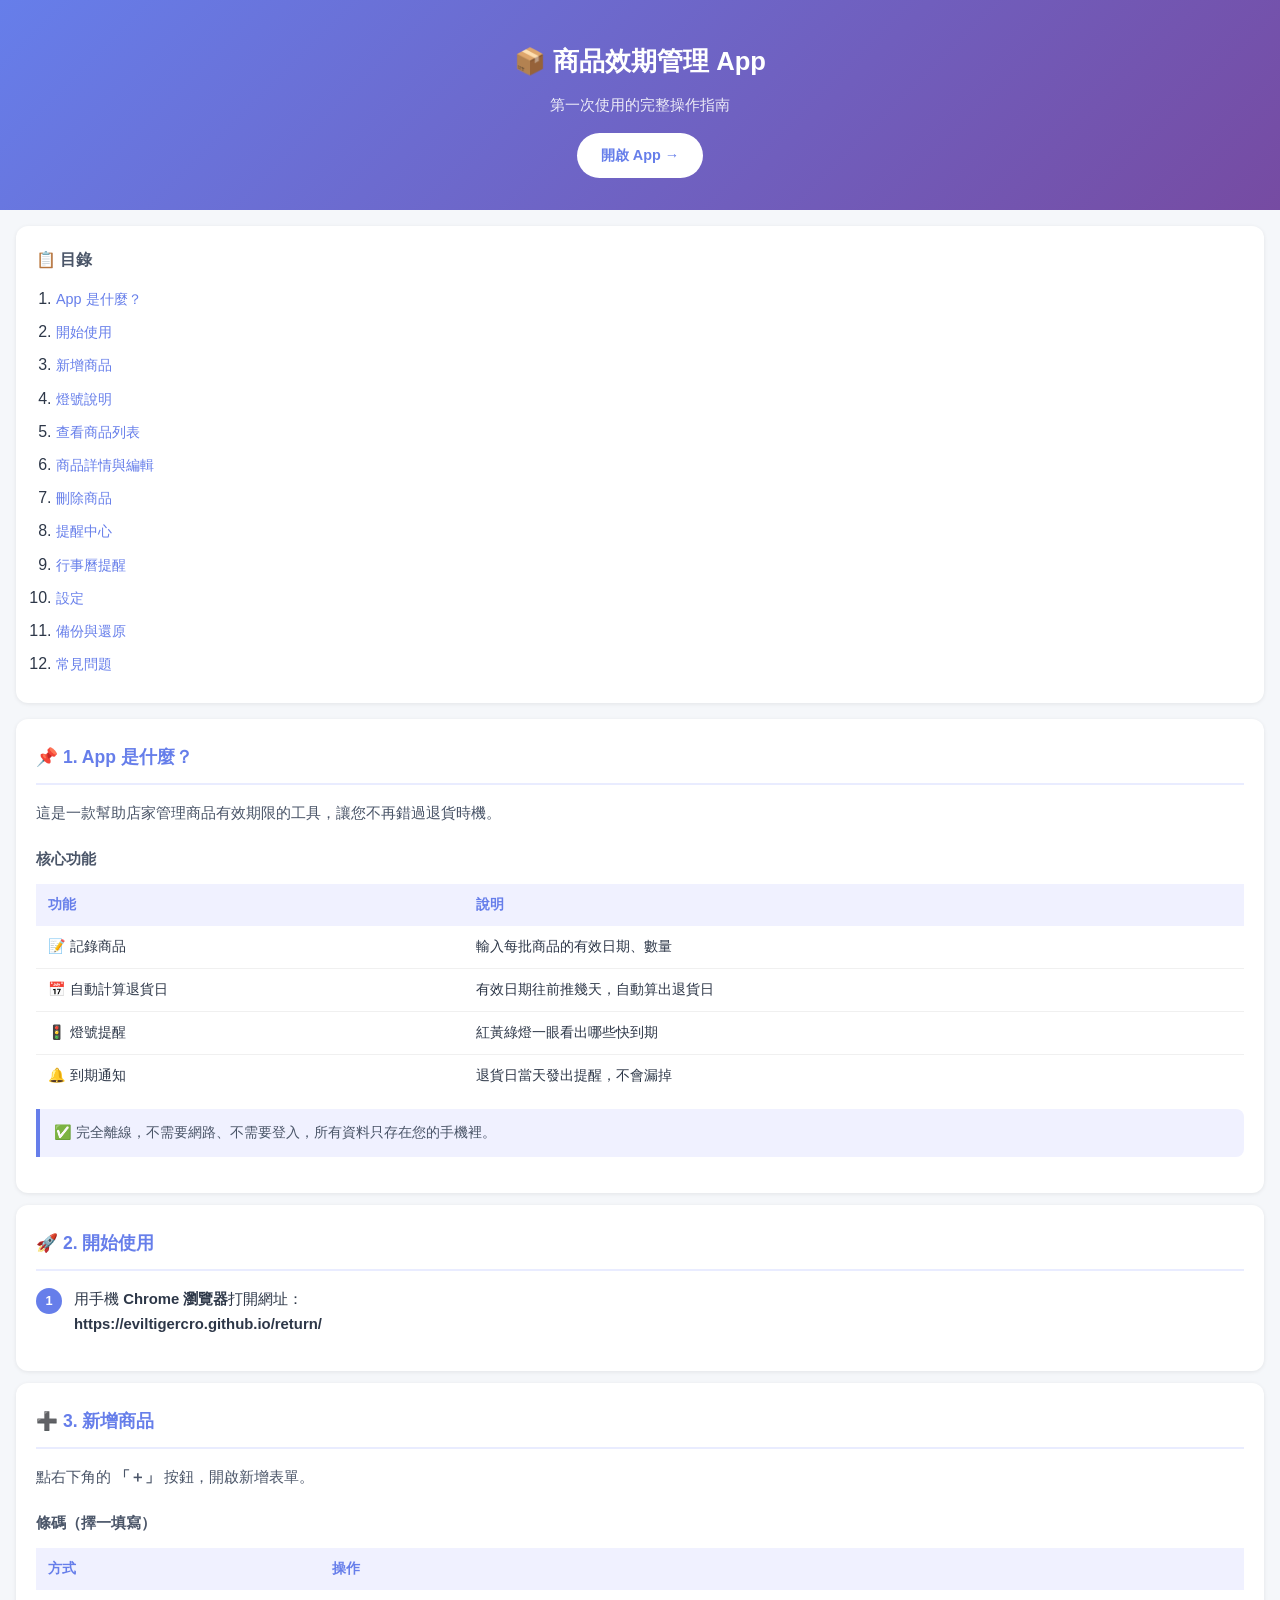
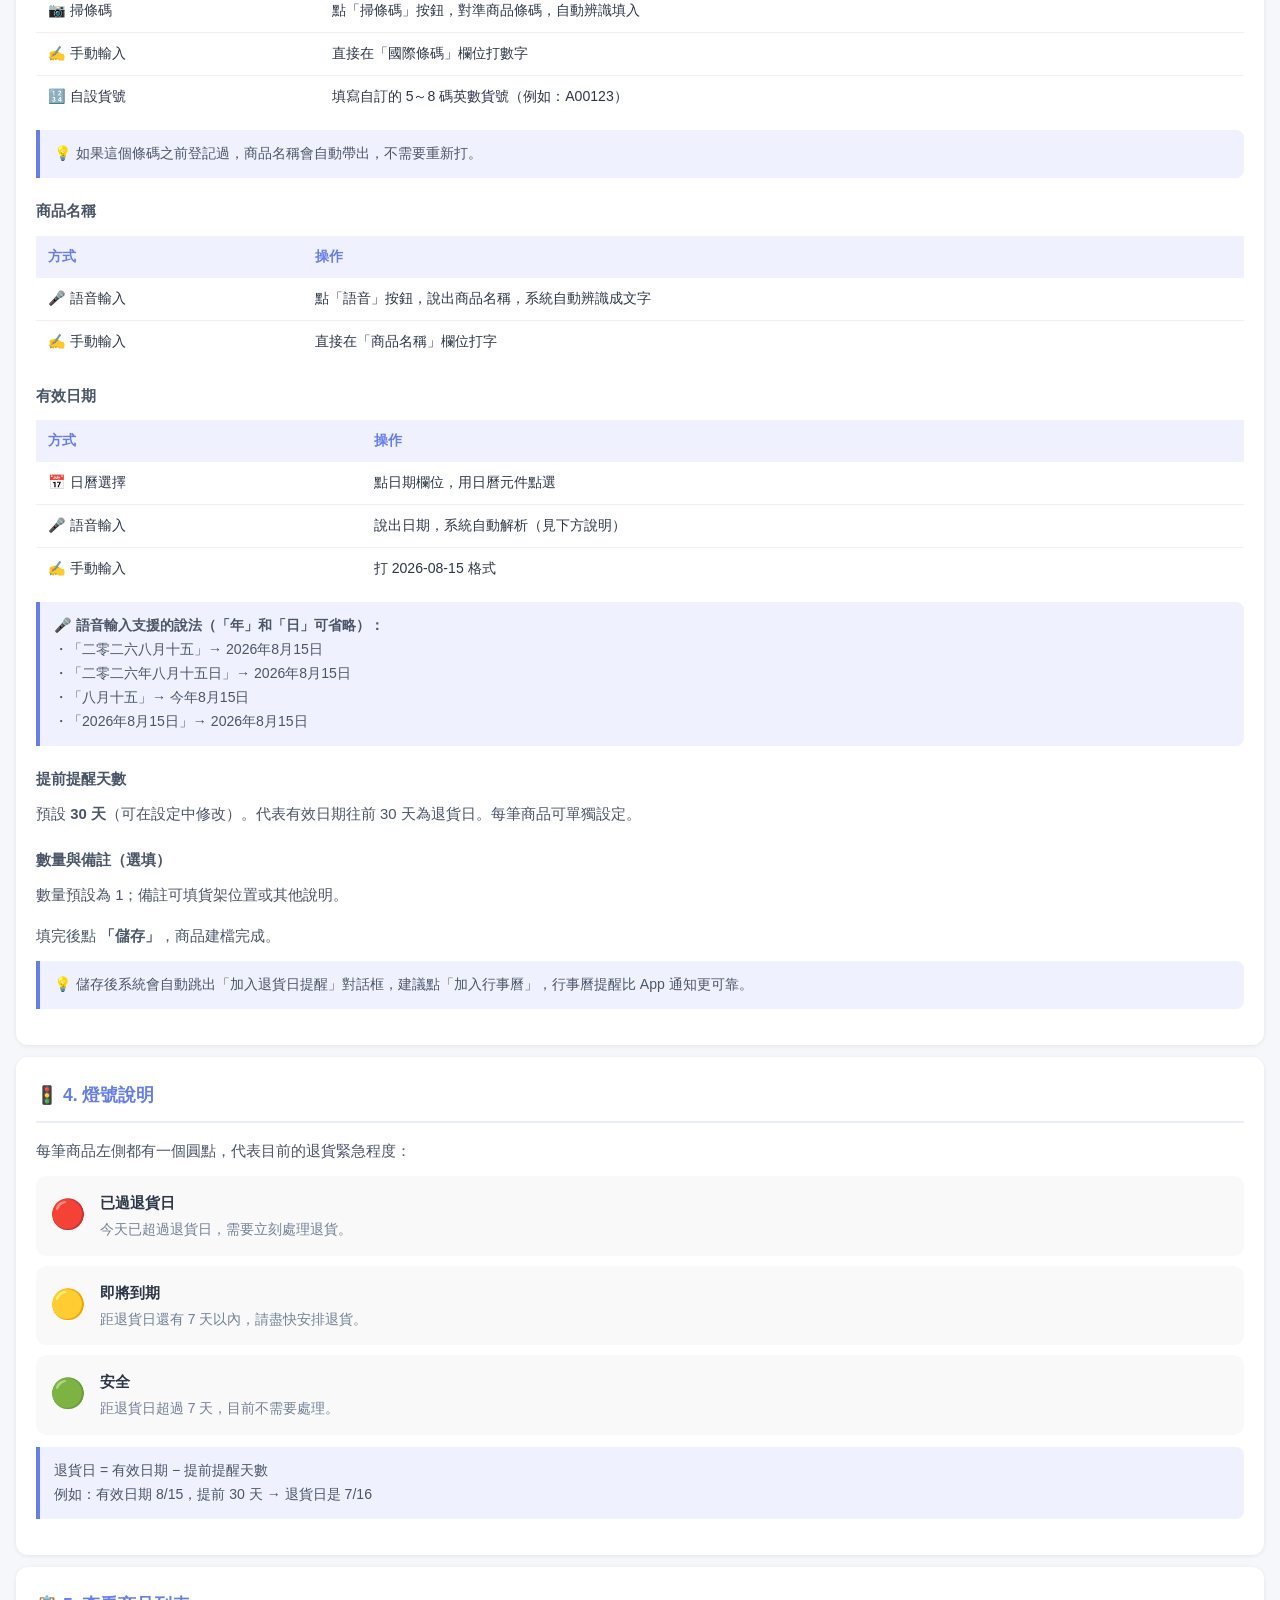
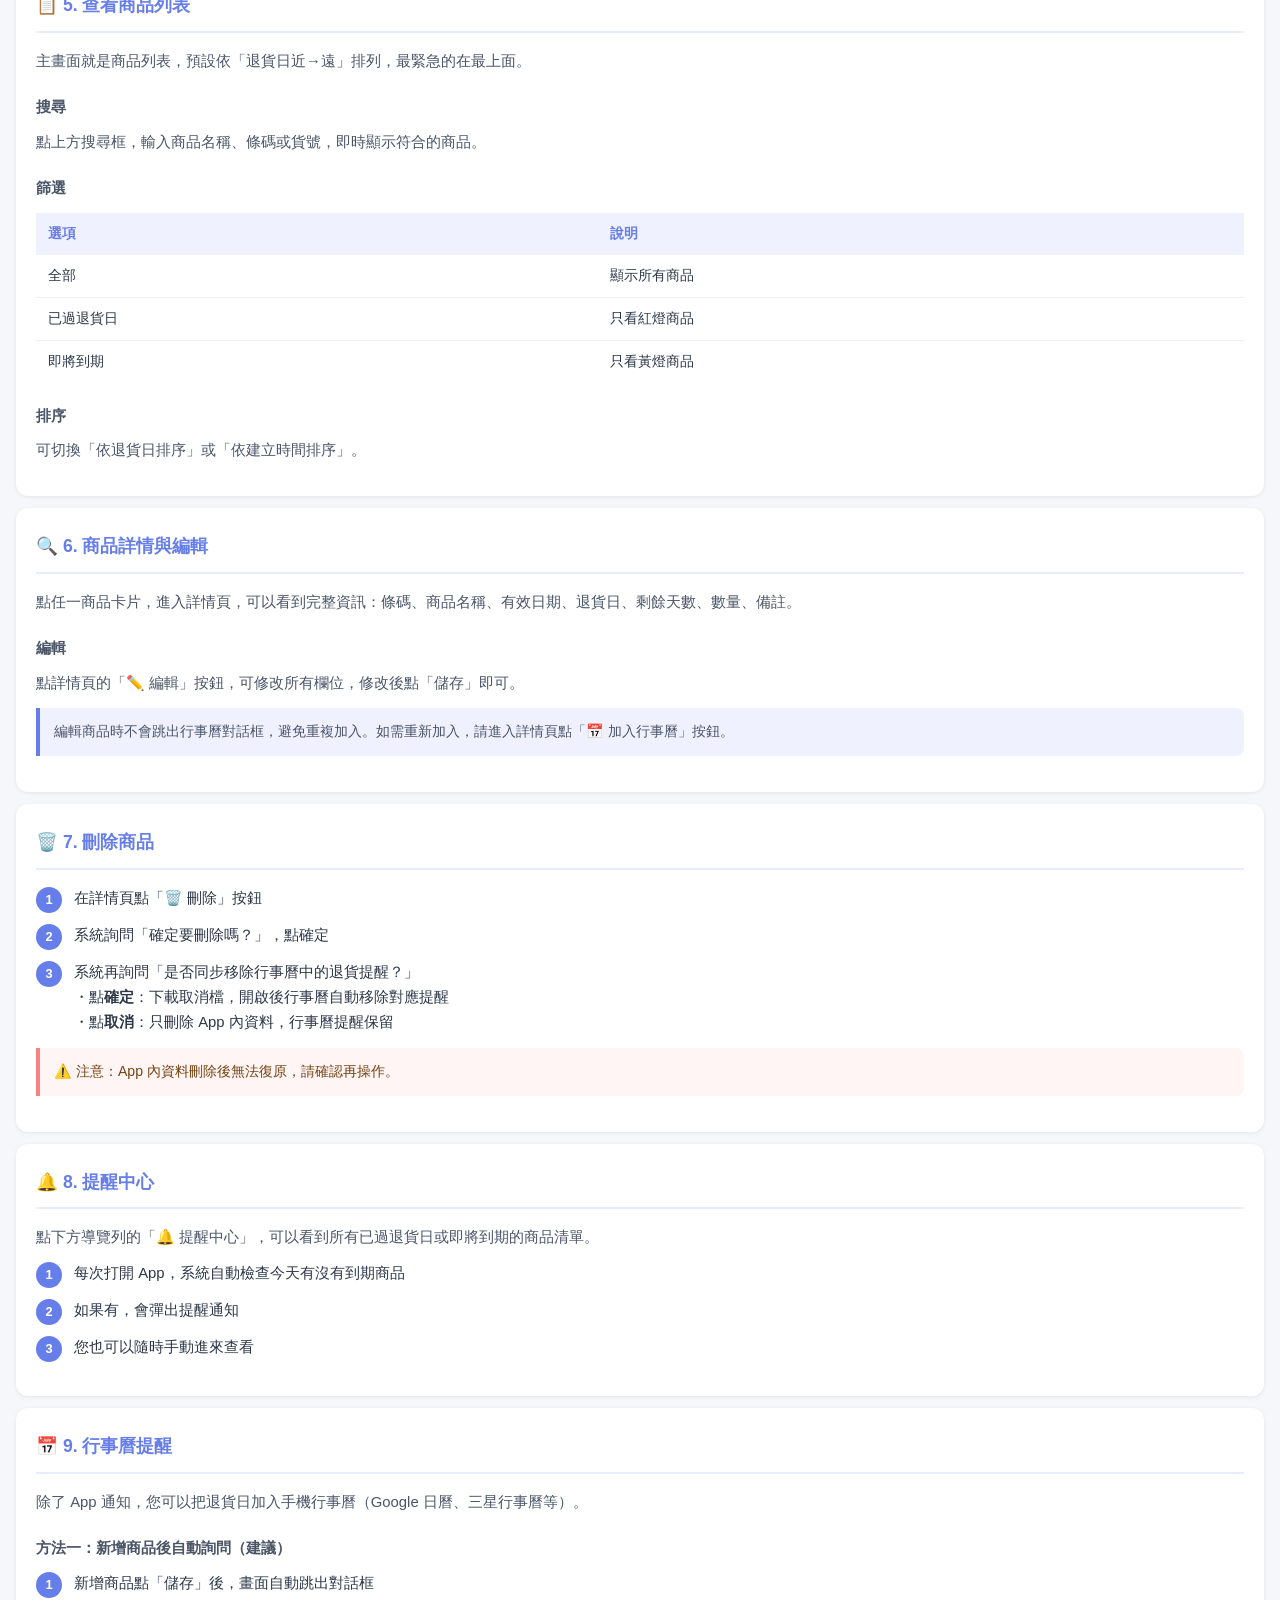
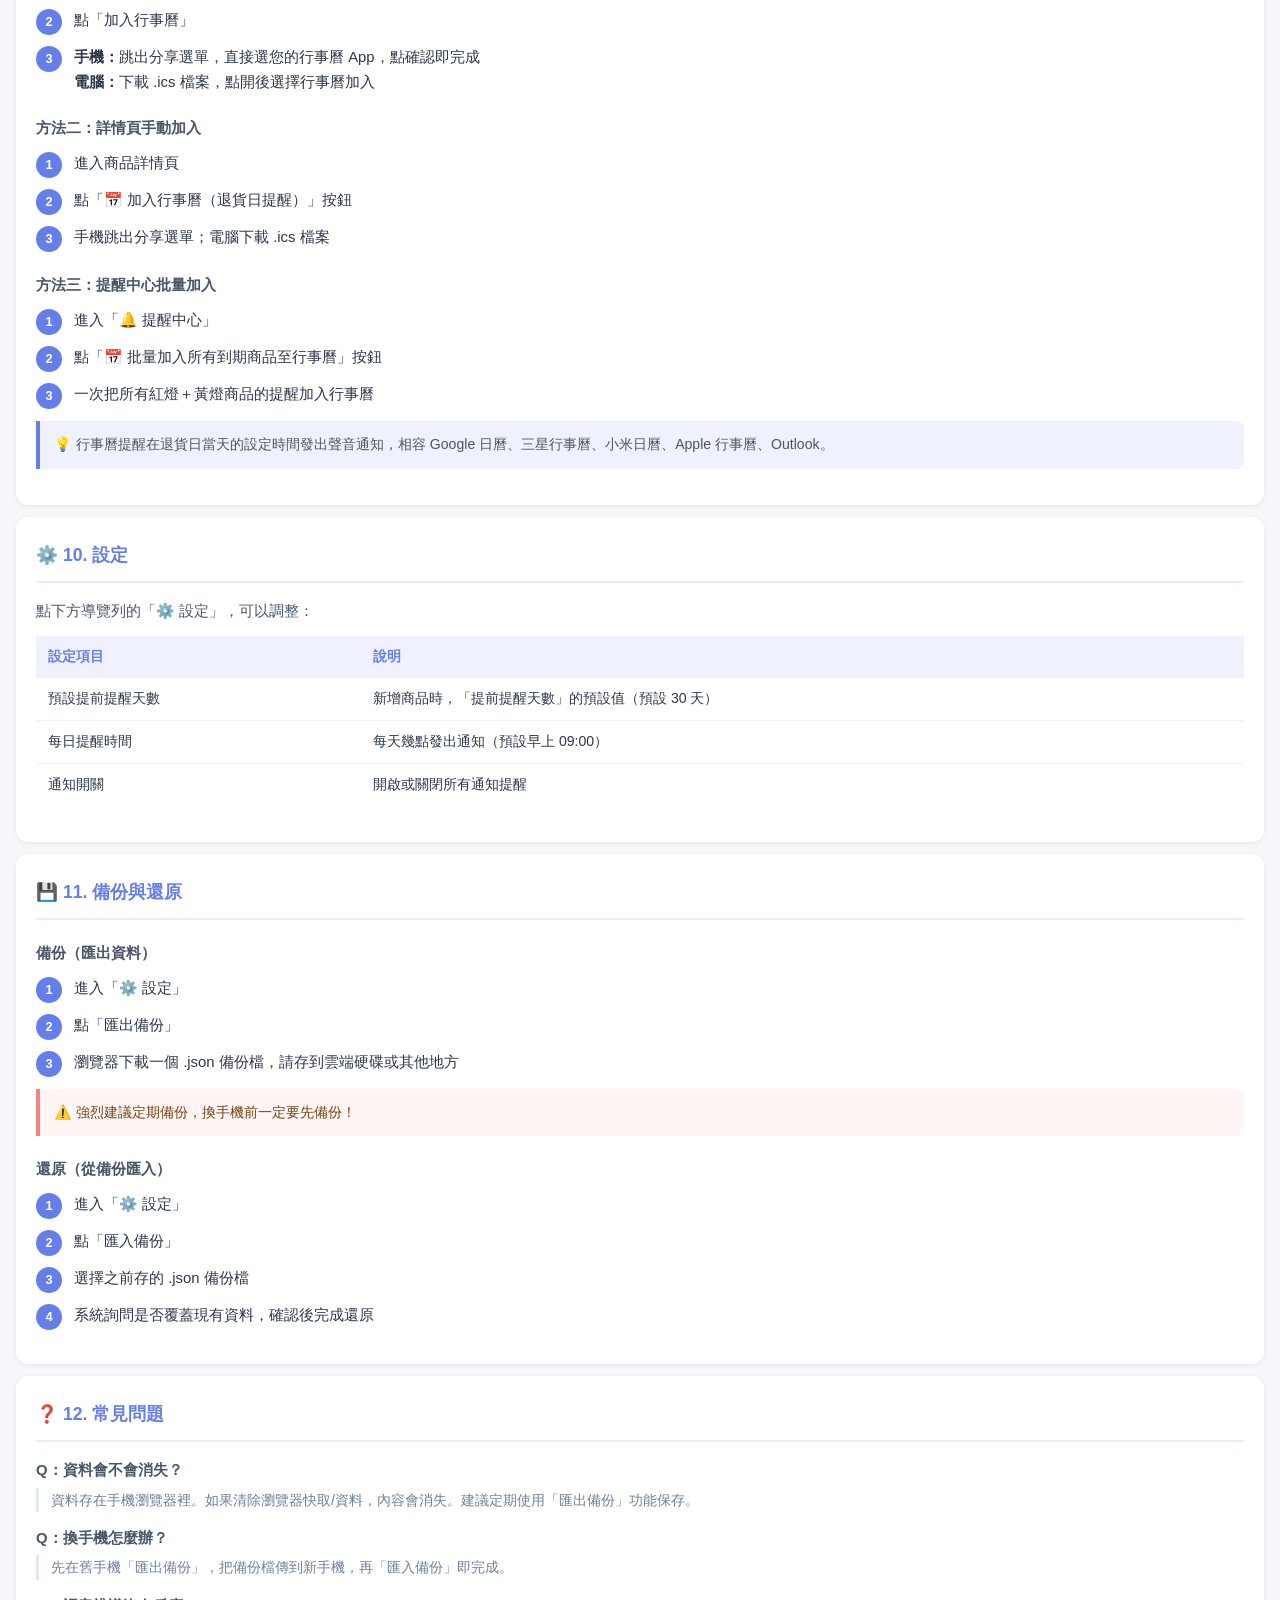
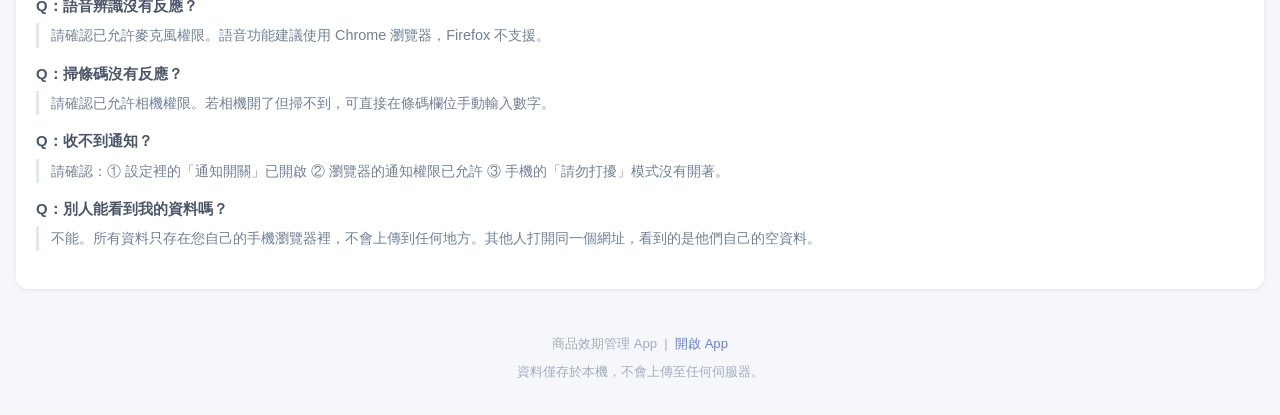
==== commit b95b69a6: "更新操作指南：語音日期格式、刪除連動行事曆、行事曆分享流程 Co-Authored-By: Claude Sonnet 4.6 <noreply@anthropic.com>" ====
--- a/guide.html
+++ b/guide.html
@@ -241,9 +241,16 @@
   <table>
     <tr><th>方式</th><th>操作</th></tr>
     <tr><td>📅 日曆選擇</td><td>點日期欄位，用日曆元件點選</td></tr>
-    <tr><td>🎤 語音輸入</td><td>說「2026 年 8 月 15 日」，系統自動解析</td></tr>
+    <tr><td>🎤 語音輸入</td><td>說出日期，系統自動解析（見下方說明）</td></tr>
     <tr><td>✍️ 手動輸入</td><td>打 2026-08-15 格式</td></tr>
   </table>
+  <div class="tip">
+    🎤 <strong>語音輸入支援的說法（「年」和「日」可省略）：</strong><br>
+    ・「二零二六八月十五」→ 2026年8月15日<br>
+    ・「二零二六年八月十五日」→ 2026年8月15日<br>
+    ・「八月十五」→ 今年8月15日<br>
+    ・「2026年8月15日」→ 2026年8月15日
+  </div>
 
   <h3>提前提醒天數</h3>
   <p>預設 <strong>30 天</strong>（可在設定中修改）。代表有效日期往前 30 天為退貨日。每筆商品可單獨設定。</p>
@@ -318,8 +325,14 @@
 <!-- 7. 刪除商品 -->
 <div class="section" id="s7">
   <h2>🗑️ 7. 刪除商品</h2>
-  <p>在詳情頁點「🗑️ 刪除」按鈕，系統會詢問「確定要刪除嗎？」，確認後才會刪除。</p>
-  <div class="warn">⚠️ 注意：刪除後目前無法復原，請確認再操作。</div>
+  <ul class="steps">
+    <li><span class="num">1</span><div>在詳情頁點「🗑️ 刪除」按鈕</div></li>
+    <li><span class="num">2</span><div>系統詢問「確定要刪除嗎？」，點確定</div></li>
+    <li><span class="num">3</span><div>系統再詢問「是否同步移除行事曆中的退貨提醒？」<br>
+      ・點<strong>確定</strong>：下載取消檔，開啟後行事曆自動移除對應提醒<br>
+      ・點<strong>取消</strong>：只刪除 App 內資料，行事曆提醒保留</div></li>
+  </ul>
+  <div class="warn">⚠️ 注意：App 內資料刪除後無法復原，請確認再操作。</div>
 </div>
 
 <!-- 8. 提醒中心 -->
@@ -340,26 +353,29 @@
 
   <h3>方法一：新增商品後自動詢問（建議）</h3>
   <ul class="steps">
-    <li><span class="num">1</span><div>新增商品點「儲存」後，畫面會自動跳出對話框</div></li>
-    <li><span class="num">2</span><div>點「加入行事曆」，瀏覽器下載一個 .ics 檔案</div></li>
-    <li><span class="num">3</span><div>點開檔案，選擇要加入哪個行事曆，按確認即完成</div></li>
+    <li><span class="num">1</span><div>新增商品點「儲存」後，畫面自動跳出對話框</div></li>
+    <li><span class="num">2</span><div>點「加入行事曆」</div></li>
+    <li><span class="num">3</span><div>
+      <strong>手機：</strong>跳出分享選單，直接選您的行事曆 App，點確認即完成<br>
+      <strong>電腦：</strong>下載 .ics 檔案，點開後選擇行事曆加入
+    </div></li>
   </ul>
 
   <h3>方法二：詳情頁手動加入</h3>
   <ul class="steps">
     <li><span class="num">1</span><div>進入商品詳情頁</div></li>
     <li><span class="num">2</span><div>點「📅 加入行事曆（退貨日提醒）」按鈕</div></li>
-    <li><span class="num">3</span><div>下載 .ics 檔案，點開後加入行事曆</div></li>
+    <li><span class="num">3</span><div>手機跳出分享選單；電腦下載 .ics 檔案</div></li>
   </ul>
 
   <h3>方法三：提醒中心批量加入</h3>
   <ul class="steps">
     <li><span class="num">1</span><div>進入「🔔 提醒中心」</div></li>
     <li><span class="num">2</span><div>點「📅 批量加入所有到期商品至行事曆」按鈕</div></li>
-    <li><span class="num">3</span><div>一次下載所有紅燈＋黃燈商品的行事曆提醒檔案</div></li>
-  </ul>
-
-  <div class="tip">💡 .ics 格式相容 Google 日曆、三星行事曆、小米行事曆、Apple 行事曆、Outlook。</div>
+    <li><span class="num">3</span><div>一次把所有紅燈＋黃燈商品的提醒加入行事曆</div></li>
+  </ul>
+
+  <div class="tip">💡 行事曆提醒在退貨日當天的設定時間發出聲音通知，相容 Google 日曆、三星行事曆、小米日曆、Apple 行事曆、Outlook。</div>
 </div>
 
 <!-- 10. 設定 -->
